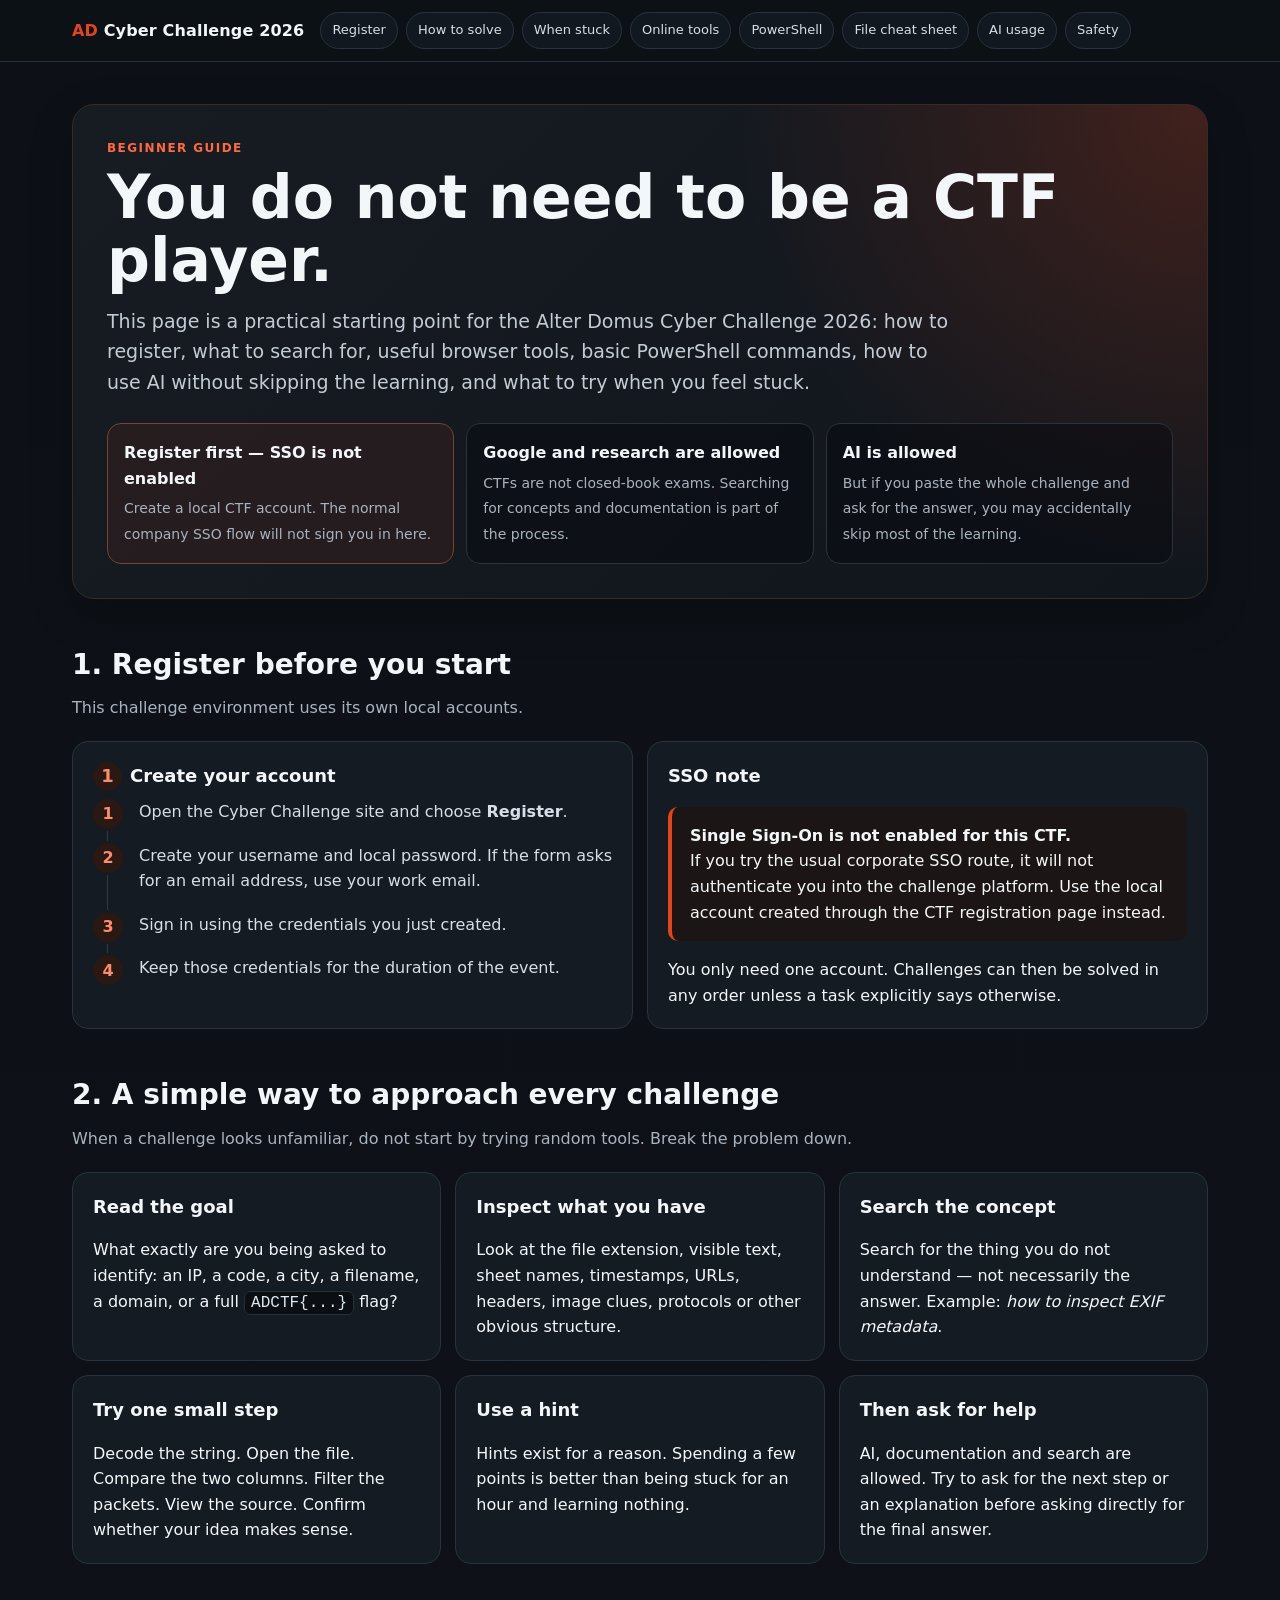
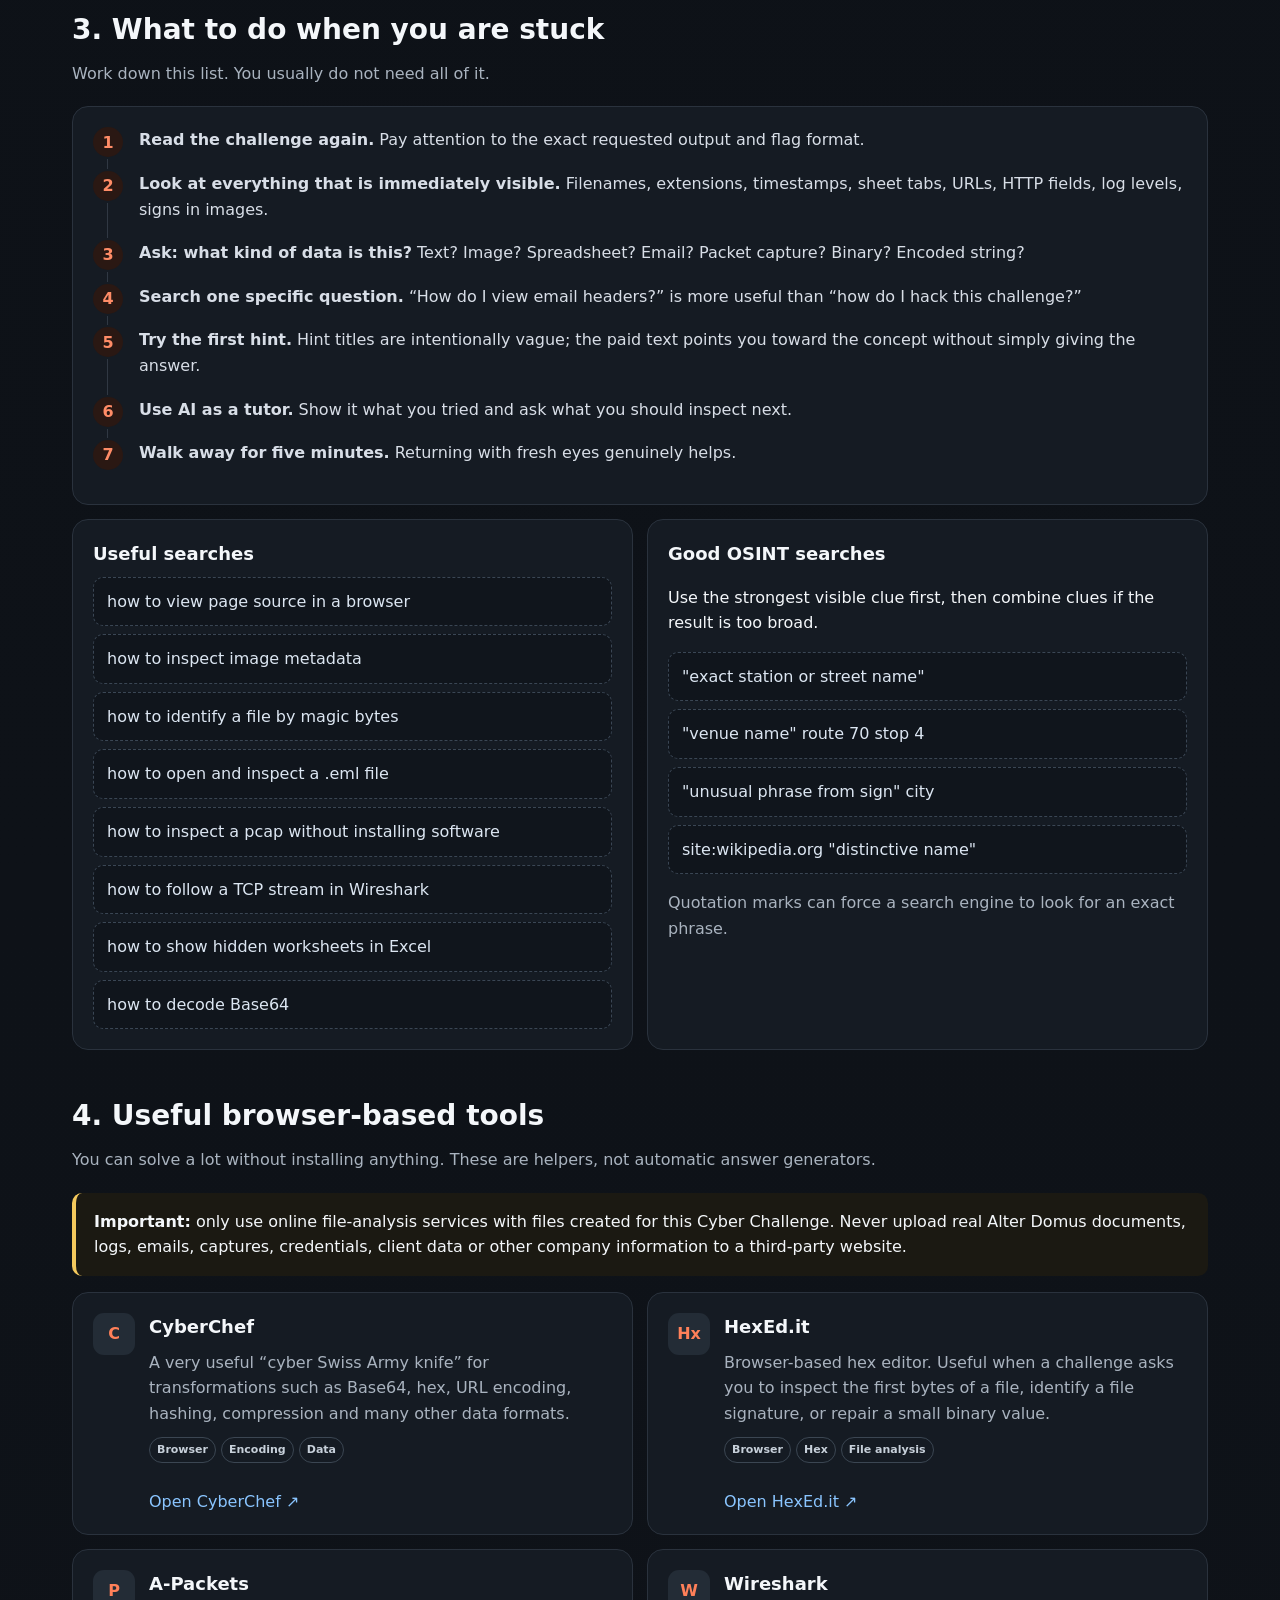
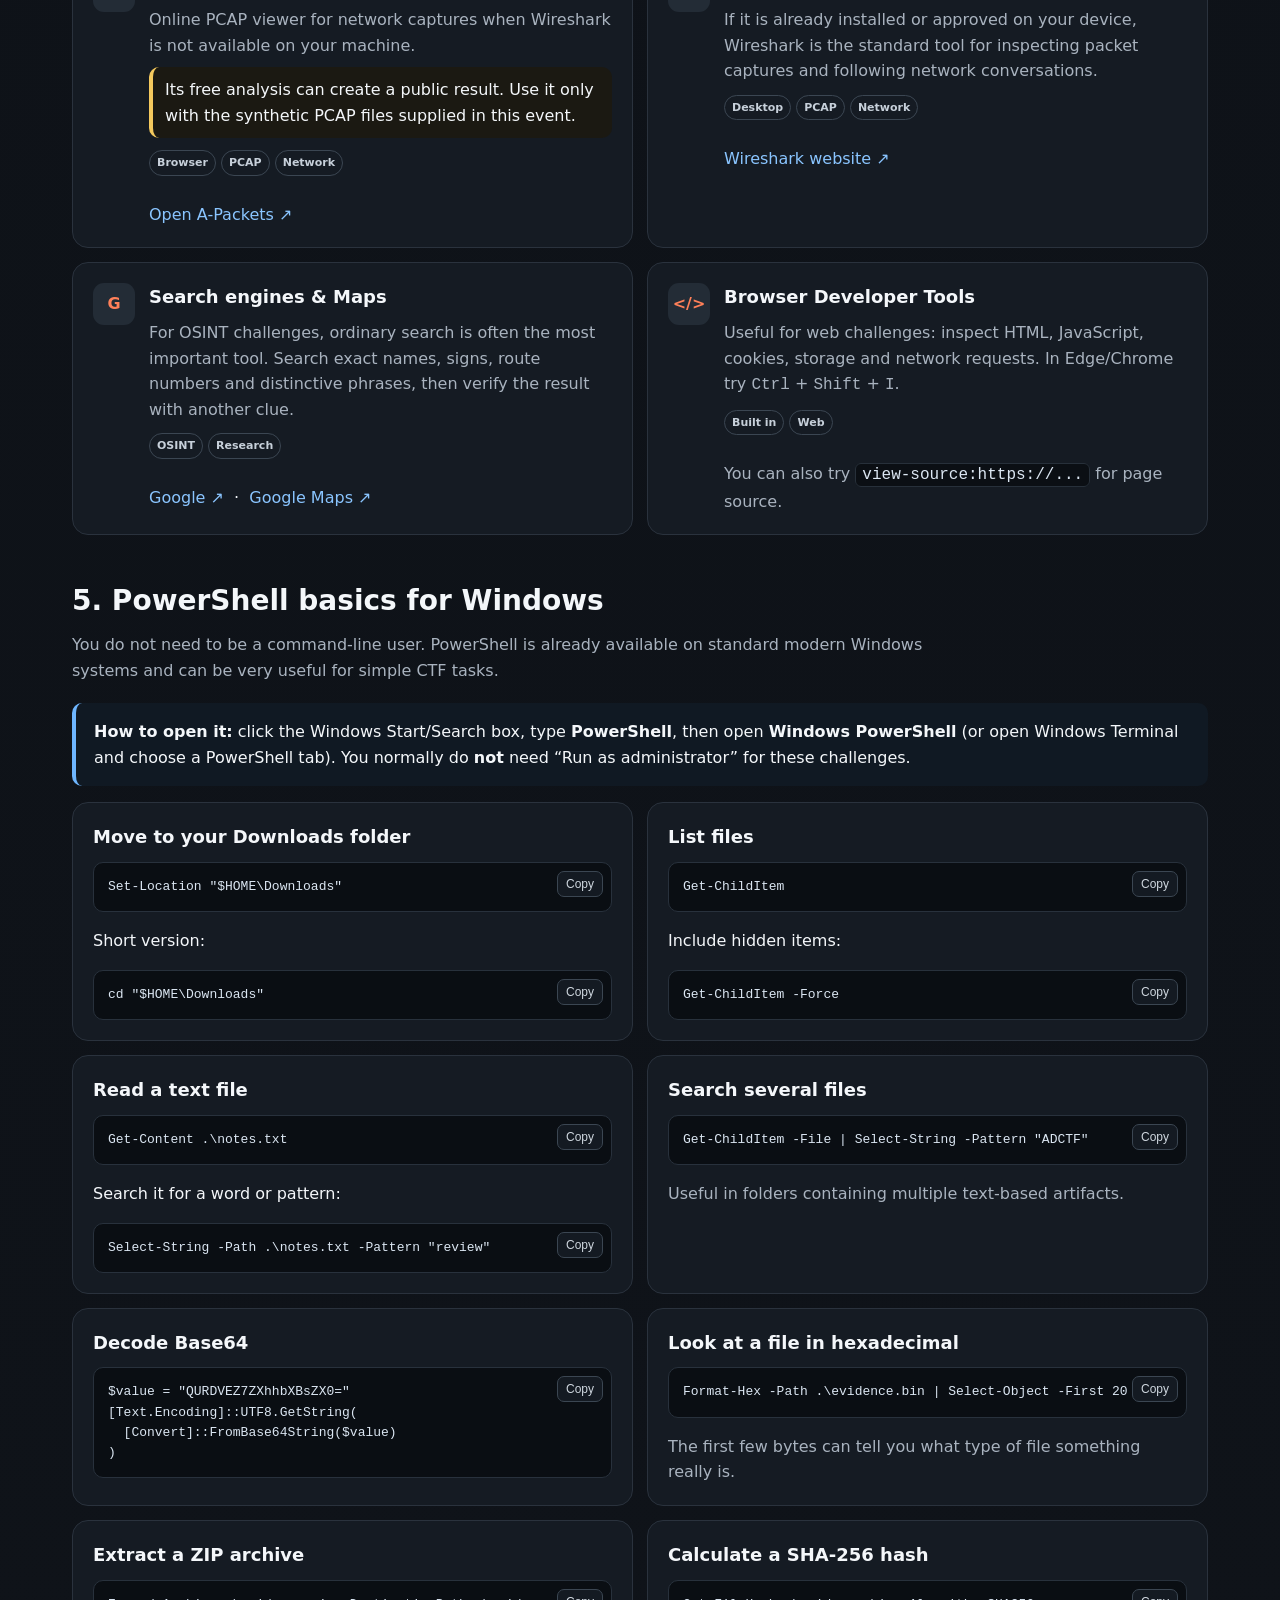
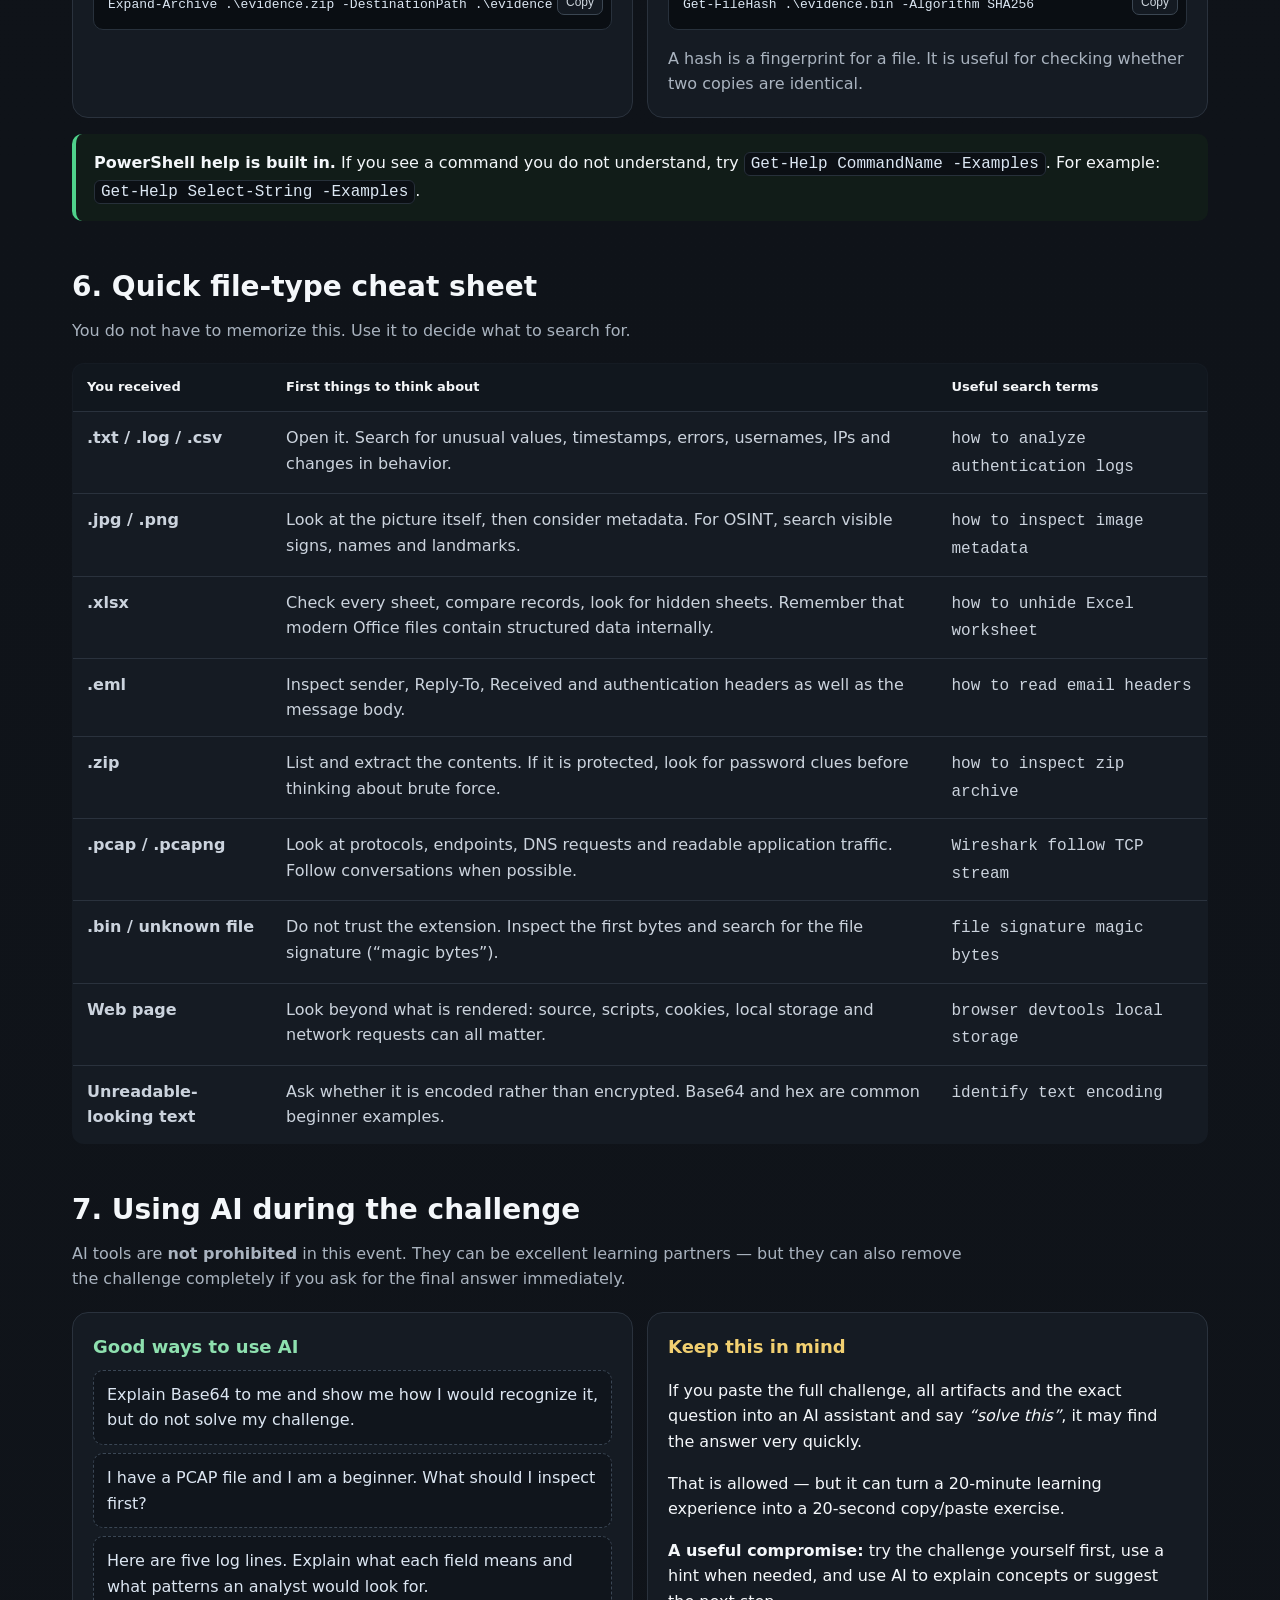
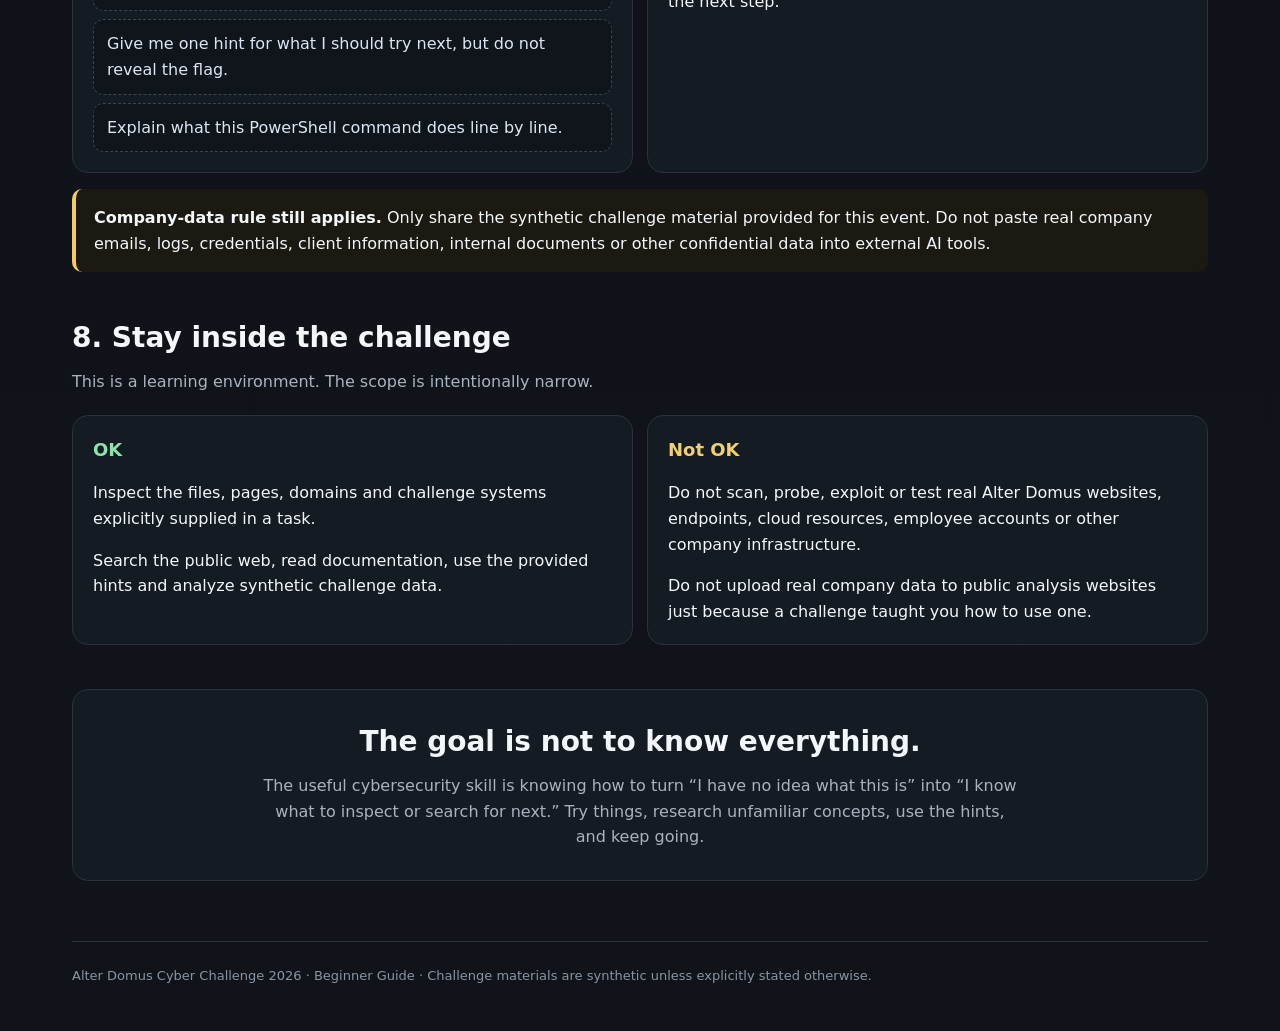
==== docs/beginner-guide/index.html @ 91a7dc79 "Add beginner guide for Cyber Challenge 2026" ====
<!doctype html>
<html lang="en">
<head>
  <meta charset="utf-8">
  <meta name="viewport" content="width=device-width, initial-scale=1">
  <meta name="description" content="Beginner guide for the Alter Domus Cyber Challenge 2026: registration, CTF basics, online tools, PowerShell, AI usage and what to do when stuck.">
  <title>Beginner Guide — Alter Domus Cyber Challenge 2026</title>
  <style>
    :root{
      --bg:#0d1117;--panel:#151b23;--panel2:#10151c;--line:#2a323d;
      --text:#f4f7fa;--muted:#a9b3bf;--orange:#e74315;--orange2:#ff6a3d;
      --green:#4fd18b;--yellow:#f4c95d;--blue:#6eb6ff;--code:#0a0e13;
      --radius:16px;--shadow:0 16px 40px rgba(0,0,0,.25)
    }
    *{box-sizing:border-box}
    html{scroll-behavior:smooth}
    body{margin:0;background:linear-gradient(180deg,#0d1117 0%,#10141a 100%);color:var(--text);
      font:16px/1.6 Inter,ui-sans-serif,system-ui,-apple-system,BlinkMacSystemFont,"Segoe UI",Arial,sans-serif}
    a{color:#8ac5ff;text-decoration:none}
    a:hover{text-decoration:underline}
    .topbar{position:sticky;top:0;z-index:20;background:rgba(13,17,23,.94);backdrop-filter:blur(12px);
      border-bottom:1px solid var(--line)}
    .topbar-inner{max-width:1180px;margin:auto;padding:12px 22px;display:flex;align-items:center;gap:16px}
    .brand{font-weight:800;letter-spacing:.01em;white-space:nowrap}
    .brand b{color:var(--orange)}
    nav{display:flex;gap:8px;overflow:auto;scrollbar-width:none}
    nav a{color:#d7dde5;border:1px solid var(--line);background:#121820;padding:7px 11px;border-radius:999px;
      font-size:13px;white-space:nowrap;text-decoration:none}
    nav a:hover{border-color:#586474;background:#18202a}
    .wrap{max-width:1180px;margin:auto;padding:42px 22px 80px}
    .hero{padding:34px;border:1px solid #3a2a25;border-radius:22px;
      background:radial-gradient(circle at top right,rgba(231,67,21,.22),transparent 38%),
      linear-gradient(135deg,#171b22,#11161d);box-shadow:var(--shadow)}
    .eyebrow{color:var(--orange2);font-weight:800;text-transform:uppercase;letter-spacing:.12em;font-size:12px}
    h1{font-size:clamp(34px,5vw,60px);line-height:1.05;margin:8px 0 14px}
    .lead{font-size:19px;color:#c3ccd6;max-width:850px;margin:0}
    .hero-cards{display:grid;grid-template-columns:repeat(3,1fr);gap:12px;margin-top:26px}
    .hero-card{background:rgba(5,8,12,.45);border:1px solid var(--line);border-radius:14px;padding:16px}
    .hero-card strong{display:block;margin-bottom:4px}
    .hero-card span{color:var(--muted);font-size:14px}
    .hero-card.alert{border-color:#74442f;background:rgba(231,67,21,.08)}
    section{margin-top:44px;scroll-margin-top:80px}
    h2{font-size:28px;margin:0 0 8px}
    h3{font-size:18px;margin:0 0 8px}
    .section-intro{color:var(--muted);max-width:900px;margin:0 0 20px}
    .grid{display:grid;grid-template-columns:repeat(2,1fr);gap:14px}
    .grid.three{grid-template-columns:repeat(3,1fr)}
    .card{background:var(--panel);border:1px solid var(--line);border-radius:var(--radius);padding:20px}
    .card p:last-child{margin-bottom:0}
    .num{display:inline-grid;place-items:center;width:29px;height:29px;border-radius:50%;background:#2a1813;
      color:#ff8c67;font-weight:800;margin-right:8px}
    .callout{border-left:4px solid var(--orange);background:#1b1615;padding:16px 18px;border-radius:10px;margin:16px 0}
    .callout.yellow{border-color:var(--yellow);background:#1b1912}
    .callout.green{border-color:var(--green);background:#111c18}
    .callout.blue{border-color:var(--blue);background:#101923}
    .steps{counter-reset:s;list-style:none;padding:0;margin:0}
    .steps li{counter-increment:s;position:relative;padding:0 0 18px 46px;color:#d8dee7}
    .steps li:before{content:counter(s);position:absolute;left:0;top:0;width:30px;height:30px;border-radius:50%;
      display:grid;place-items:center;background:#2a1813;color:#ff8c67;font-weight:800}
    .steps li:not(:last-child):after{content:"";position:absolute;left:14px;top:32px;bottom:2px;width:1px;background:#303843}
    code,kbd{font-family:"Cascadia Code","SFMono-Regular",Consolas,monospace}
    code.inline{background:#0b0f14;border:1px solid #27303a;padding:2px 6px;border-radius:6px;color:#dce7f3}
    pre{margin:10px 0 0;background:var(--code);border:1px solid #28313c;border-radius:10px;padding:14px;overflow:auto;
      color:#dbe6f2;font-size:13px;line-height:1.55}
    .cmd{position:relative}
    .copy{position:absolute;right:9px;top:9px;border:1px solid #3b4652;background:#141a22;color:#cfd7df;
      border-radius:7px;padding:5px 8px;font-size:12px;cursor:pointer}
    .copy:hover{background:#202833}
    .tool{display:flex;gap:14px;align-items:flex-start}
    .tool-icon{width:42px;height:42px;border-radius:11px;background:#232c36;display:grid;place-items:center;
      flex:0 0 auto;font-weight:900;color:#ff8059}
    .tool p{color:var(--muted);margin:5px 0 9px}
    .pill{display:inline-block;font-size:11px;font-weight:700;padding:3px 7px;border:1px solid #3b4652;border-radius:999px;
      color:#c7d0da;margin-right:5px}
    .query{background:#10151c;border:1px dashed #3a4654;border-radius:10px;padding:11px 13px;margin-top:8px;color:#dce6f2}
    table{width:100%;border-collapse:collapse;background:var(--panel);border:1px solid var(--line);border-radius:12px;overflow:hidden}
    th,td{text-align:left;padding:13px 14px;border-bottom:1px solid var(--line);vertical-align:top}
    th{background:#11171e;color:#f4f6f8;font-size:13px}
    td{color:#cbd3dd}
    tr:last-child td{border-bottom:0}
    .safe{color:#8ee0af}.warn{color:#f2d071}
    .footer{margin-top:60px;padding-top:24px;border-top:1px solid var(--line);color:#8995a4;font-size:13px}
    @media(max-width:850px){
      .hero-cards,.grid,.grid.three{grid-template-columns:1fr}
      .topbar-inner{align-items:flex-start;flex-direction:column}
      .wrap{padding-top:28px}
      table{font-size:14px}
    }
  </style>
</head>
<body>
  <div class="topbar">
    <div class="topbar-inner">
      <div class="brand"><b>AD</b> Cyber Challenge 2026</div>
      <nav aria-label="Guide sections">
        <a href="#register">Register</a>
        <a href="#approach">How to solve</a>
        <a href="#stuck">When stuck</a>
        <a href="#tools">Online tools</a>
        <a href="#powershell">PowerShell</a>
        <a href="#files">File cheat sheet</a>
        <a href="#ai">AI usage</a>
        <a href="#safety">Safety</a>
      </nav>
    </div>
  </div>

  <main class="wrap">
    <header class="hero">
      <div class="eyebrow">Beginner Guide</div>
      <h1>You do not need to be a CTF player.</h1>
      <p class="lead">
        This page is a practical starting point for the Alter Domus Cyber Challenge 2026:
        how to register, what to search for, useful browser tools, basic PowerShell commands,
        how to use AI without skipping the learning, and what to try when you feel stuck.
      </p>
      <div class="hero-cards">
        <div class="hero-card alert">
          <strong>Register first — SSO is not enabled</strong>
          <span>Create a local CTF account. The normal company SSO flow will not sign you in here.</span>
        </div>
        <div class="hero-card">
          <strong>Google and research are allowed</strong>
          <span>CTFs are not closed-book exams. Searching for concepts and documentation is part of the process.</span>
        </div>
        <div class="hero-card">
          <strong>AI is allowed</strong>
          <span>But if you paste the whole challenge and ask for the answer, you may accidentally skip most of the learning.</span>
        </div>
      </div>
    </header>

    <section id="register">
      <h2>1. Register before you start</h2>
      <p class="section-intro">This challenge environment uses its own local accounts.</p>
      <div class="grid">
        <div class="card">
          <h3><span class="num">1</span>Create your account</h3>
          <ol class="steps">
            <li>Open the Cyber Challenge site and choose <strong>Register</strong>.</li>
            <li>Create your username and local password. If the form asks for an email address, use your work email.</li>
            <li>Sign in using the credentials you just created.</li>
            <li>Keep those credentials for the duration of the event.</li>
          </ol>
        </div>
        <div class="card">
          <h3>SSO note</h3>
          <div class="callout">
            <strong>Single Sign-On is not enabled for this CTF.</strong><br>
            If you try the usual corporate SSO route, it will not authenticate you into the challenge platform.
            Use the local account created through the CTF registration page instead.
          </div>
          <p>You only need one account. Challenges can then be solved in any order unless a task explicitly says otherwise.</p>
        </div>
      </div>
    </section>

    <section id="approach">
      <h2>2. A simple way to approach every challenge</h2>
      <p class="section-intro">When a challenge looks unfamiliar, do not start by trying random tools. Break the problem down.</p>
      <div class="grid three">
        <div class="card"><h3>Read the goal</h3><p>What exactly are you being asked to identify: an IP, a code, a city, a filename, a domain, or a full <code class="inline">ADCTF{...}</code> flag?</p></div>
        <div class="card"><h3>Inspect what you have</h3><p>Look at the file extension, visible text, sheet names, timestamps, URLs, headers, image clues, protocols or other obvious structure.</p></div>
        <div class="card"><h3>Search the concept</h3><p>Search for the thing you do not understand — not necessarily the answer. Example: <em>how to inspect EXIF metadata</em>.</p></div>
        <div class="card"><h3>Try one small step</h3><p>Decode the string. Open the file. Compare the two columns. Filter the packets. View the source. Confirm whether your idea makes sense.</p></div>
        <div class="card"><h3>Use a hint</h3><p>Hints exist for a reason. Spending a few points is better than being stuck for an hour and learning nothing.</p></div>
        <div class="card"><h3>Then ask for help</h3><p>AI, documentation and search are allowed. Try to ask for the next step or an explanation before asking directly for the final answer.</p></div>
      </div>
    </section>

    <section id="stuck">
      <h2>3. What to do when you are stuck</h2>
      <p class="section-intro">Work down this list. You usually do not need all of it.</p>
      <div class="card">
        <ol class="steps">
          <li><strong>Read the challenge again.</strong> Pay attention to the exact requested output and flag format.</li>
          <li><strong>Look at everything that is immediately visible.</strong> Filenames, extensions, timestamps, sheet tabs, URLs, HTTP fields, log levels, signs in images.</li>
          <li><strong>Ask: what kind of data is this?</strong> Text? Image? Spreadsheet? Email? Packet capture? Binary? Encoded string?</li>
          <li><strong>Search one specific question.</strong> “How do I view email headers?” is more useful than “how do I hack this challenge?”</li>
          <li><strong>Try the first hint.</strong> Hint titles are intentionally vague; the paid text points you toward the concept without simply giving the answer.</li>
          <li><strong>Use AI as a tutor.</strong> Show it what you tried and ask what you should inspect next.</li>
          <li><strong>Walk away for five minutes.</strong> Returning with fresh eyes genuinely helps.</li>
        </ol>
      </div>

      <div class="grid" style="margin-top:14px">
        <div class="card">
          <h3>Useful searches</h3>
          <div class="query">how to view page source in a browser</div>
          <div class="query">how to inspect image metadata</div>
          <div class="query">how to identify a file by magic bytes</div>
          <div class="query">how to open and inspect a .eml file</div>
          <div class="query">how to inspect a pcap without installing software</div>
          <div class="query">how to follow a TCP stream in Wireshark</div>
          <div class="query">how to show hidden worksheets in Excel</div>
          <div class="query">how to decode Base64</div>
        </div>
        <div class="card">
          <h3>Good OSINT searches</h3>
          <p>Use the strongest visible clue first, then combine clues if the result is too broad.</p>
          <div class="query">"exact station or street name"</div>
          <div class="query">"venue name" route 70 stop 4</div>
          <div class="query">"unusual phrase from sign" city</div>
          <div class="query">site:wikipedia.org "distinctive name"</div>
          <p style="color:var(--muted)">Quotation marks can force a search engine to look for an exact phrase.</p>
        </div>
      </div>
    </section>

    <section id="tools">
      <h2>4. Useful browser-based tools</h2>
      <p class="section-intro">You can solve a lot without installing anything. These are helpers, not automatic answer generators.</p>

      <div class="callout yellow">
        <strong>Important:</strong> only use online file-analysis services with files created for this Cyber Challenge.
        Never upload real Alter Domus documents, logs, emails, captures, credentials, client data or other company information
        to a third-party website.
      </div>

      <div class="grid">
        <div class="card tool">
          <div class="tool-icon">C</div>
          <div>
            <h3>CyberChef</h3>
            <p>A very useful “cyber Swiss Army knife” for transformations such as Base64, hex, URL encoding, hashing, compression and many other data formats.</p>
            <span class="pill">Browser</span><span class="pill">Encoding</span><span class="pill">Data</span><br><br>
            <a href="https://gchq.github.io/CyberChef/" target="_blank" rel="noopener">Open CyberChef ↗</a>
          </div>
        </div>

        <div class="card tool">
          <div class="tool-icon">Hx</div>
          <div>
            <h3>HexEd.it</h3>
            <p>Browser-based hex editor. Useful when a challenge asks you to inspect the first bytes of a file, identify a file signature, or repair a small binary value.</p>
            <span class="pill">Browser</span><span class="pill">Hex</span><span class="pill">File analysis</span><br><br>
            <a href="https://hexed.it/" target="_blank" rel="noopener">Open HexEd.it ↗</a>
          </div>
        </div>

        <div class="card tool">
          <div class="tool-icon">P</div>
          <div>
            <h3>A-Packets</h3>
            <p>Online PCAP viewer for network captures when Wireshark is not available on your machine.</p>
            <div class="callout yellow" style="margin:8px 0 10px;padding:10px 12px">
              Its free analysis can create a public result. Use it only with the synthetic PCAP files supplied in this event.
            </div>
            <span class="pill">Browser</span><span class="pill">PCAP</span><span class="pill">Network</span><br><br>
            <a href="https://apackets.com/" target="_blank" rel="noopener">Open A-Packets ↗</a>
          </div>
        </div>

        <div class="card tool">
          <div class="tool-icon">W</div>
          <div>
            <h3>Wireshark</h3>
            <p>If it is already installed or approved on your device, Wireshark is the standard tool for inspecting packet captures and following network conversations.</p>
            <span class="pill">Desktop</span><span class="pill">PCAP</span><span class="pill">Network</span><br><br>
            <a href="https://www.wireshark.org/download.html" target="_blank" rel="noopener">Wireshark website ↗</a>
          </div>
        </div>

        <div class="card tool">
          <div class="tool-icon">G</div>
          <div>
            <h3>Search engines & Maps</h3>
            <p>For OSINT challenges, ordinary search is often the most important tool. Search exact names, signs, route numbers and distinctive phrases, then verify the result with another clue.</p>
            <span class="pill">OSINT</span><span class="pill">Research</span><br><br>
            <a href="https://www.google.com/" target="_blank" rel="noopener">Google ↗</a> &nbsp;·&nbsp;
            <a href="https://www.google.com/maps" target="_blank" rel="noopener">Google Maps ↗</a>
          </div>
        </div>

        <div class="card tool">
          <div class="tool-icon">&lt;/&gt;</div>
          <div>
            <h3>Browser Developer Tools</h3>
            <p>Useful for web challenges: inspect HTML, JavaScript, cookies, storage and network requests. In Edge/Chrome try <kbd>Ctrl</kbd> + <kbd>Shift</kbd> + <kbd>I</kbd>.</p>
            <span class="pill">Built in</span><span class="pill">Web</span><br><br>
            <span style="color:var(--muted)">You can also try <code class="inline">view-source:https://...</code> for page source.</span>
          </div>
        </div>
      </div>
    </section>

    <section id="powershell">
      <h2>5. PowerShell basics for Windows</h2>
      <p class="section-intro">
        You do not need to be a command-line user. PowerShell is already available on standard modern Windows systems and can be very useful for simple CTF tasks.
      </p>

      <div class="callout blue">
        <strong>How to open it:</strong> click the Windows Start/Search box, type <strong>PowerShell</strong>, then open
        <strong>Windows PowerShell</strong> (or open Windows Terminal and choose a PowerShell tab).
        You normally do <strong>not</strong> need “Run as administrator” for these challenges.
      </div>

      <div class="grid">
        <div class="card">
          <h3>Move to your Downloads folder</h3>
          <div class="cmd"><button class="copy">Copy</button><pre>Set-Location "$HOME\Downloads"</pre></div>
          <p>Short version:</p>
          <div class="cmd"><button class="copy">Copy</button><pre>cd "$HOME\Downloads"</pre></div>
        </div>

        <div class="card">
          <h3>List files</h3>
          <div class="cmd"><button class="copy">Copy</button><pre>Get-ChildItem</pre></div>
          <p>Include hidden items:</p>
          <div class="cmd"><button class="copy">Copy</button><pre>Get-ChildItem -Force</pre></div>
        </div>

        <div class="card">
          <h3>Read a text file</h3>
          <div class="cmd"><button class="copy">Copy</button><pre>Get-Content .\notes.txt</pre></div>
          <p>Search it for a word or pattern:</p>
          <div class="cmd"><button class="copy">Copy</button><pre>Select-String -Path .\notes.txt -Pattern "review"</pre></div>
        </div>

        <div class="card">
          <h3>Search several files</h3>
          <div class="cmd"><button class="copy">Copy</button><pre>Get-ChildItem -File | Select-String -Pattern "ADCTF"</pre></div>
          <p style="color:var(--muted)">Useful in folders containing multiple text-based artifacts.</p>
        </div>

        <div class="card">
          <h3>Decode Base64</h3>
          <div class="cmd"><button class="copy">Copy</button><pre>$value = "QURDVEZ7ZXhhbXBsZX0="
[Text.Encoding]::UTF8.GetString(
  [Convert]::FromBase64String($value)
)</pre></div>
        </div>

        <div class="card">
          <h3>Look at a file in hexadecimal</h3>
          <div class="cmd"><button class="copy">Copy</button><pre>Format-Hex -Path .\evidence.bin | Select-Object -First 20</pre></div>
          <p style="color:var(--muted)">The first few bytes can tell you what type of file something really is.</p>
        </div>

        <div class="card">
          <h3>Extract a ZIP archive</h3>
          <div class="cmd"><button class="copy">Copy</button><pre>Expand-Archive .\evidence.zip -DestinationPath .\evidence</pre></div>
        </div>

        <div class="card">
          <h3>Calculate a SHA-256 hash</h3>
          <div class="cmd"><button class="copy">Copy</button><pre>Get-FileHash .\evidence.bin -Algorithm SHA256</pre></div>
          <p style="color:var(--muted)">A hash is a fingerprint for a file. It is useful for checking whether two copies are identical.</p>
        </div>
      </div>

      <div class="callout green">
        <strong>PowerShell help is built in.</strong> If you see a command you do not understand, try
        <code class="inline">Get-Help CommandName -Examples</code>. For example:
        <code class="inline">Get-Help Select-String -Examples</code>.
      </div>
    </section>

    <section id="files">
      <h2>6. Quick file-type cheat sheet</h2>
      <p class="section-intro">You do not have to memorize this. Use it to decide what to search for.</p>
      <table>
        <thead><tr><th>You received</th><th>First things to think about</th><th>Useful search terms</th></tr></thead>
        <tbody>
          <tr><td><strong>.txt / .log / .csv</strong></td><td>Open it. Search for unusual values, timestamps, errors, usernames, IPs and changes in behavior.</td><td><code>how to analyze authentication logs</code></td></tr>
          <tr><td><strong>.jpg / .png</strong></td><td>Look at the picture itself, then consider metadata. For OSINT, search visible signs, names and landmarks.</td><td><code>how to inspect image metadata</code></td></tr>
          <tr><td><strong>.xlsx</strong></td><td>Check every sheet, compare records, look for hidden sheets. Remember that modern Office files contain structured data internally.</td><td><code>how to unhide Excel worksheet</code></td></tr>
          <tr><td><strong>.eml</strong></td><td>Inspect sender, Reply-To, Received and authentication headers as well as the message body.</td><td><code>how to read email headers</code></td></tr>
          <tr><td><strong>.zip</strong></td><td>List and extract the contents. If it is protected, look for password clues before thinking about brute force.</td><td><code>how to inspect zip archive</code></td></tr>
          <tr><td><strong>.pcap / .pcapng</strong></td><td>Look at protocols, endpoints, DNS requests and readable application traffic. Follow conversations when possible.</td><td><code>Wireshark follow TCP stream</code></td></tr>
          <tr><td><strong>.bin / unknown file</strong></td><td>Do not trust the extension. Inspect the first bytes and search for the file signature (“magic bytes”).</td><td><code>file signature magic bytes</code></td></tr>
          <tr><td><strong>Web page</strong></td><td>Look beyond what is rendered: source, scripts, cookies, local storage and network requests can all matter.</td><td><code>browser devtools local storage</code></td></tr>
          <tr><td><strong>Unreadable-looking text</strong></td><td>Ask whether it is encoded rather than encrypted. Base64 and hex are common beginner examples.</td><td><code>identify text encoding</code></td></tr>
        </tbody>
      </table>
    </section>

    <section id="ai">
      <h2>7. Using AI during the challenge</h2>
      <p class="section-intro">
        AI tools are <strong>not prohibited</strong> in this event. They can be excellent learning partners — but they can also remove the challenge completely if you ask for the final answer immediately.
      </p>

      <div class="grid">
        <div class="card">
          <h3 class="safe">Good ways to use AI</h3>
          <div class="query">Explain Base64 to me and show me how I would recognize it, but do not solve my challenge.</div>
          <div class="query">I have a PCAP file and I am a beginner. What should I inspect first?</div>
          <div class="query">Here are five log lines. Explain what each field means and what patterns an analyst would look for.</div>
          <div class="query">Give me one hint for what I should try next, but do not reveal the flag.</div>
          <div class="query">Explain what this PowerShell command does line by line.</div>
        </div>

        <div class="card">
          <h3 class="warn">Keep this in mind</h3>
          <p>If you paste the full challenge, all artifacts and the exact question into an AI assistant and say <em>“solve this”</em>, it may find the answer very quickly.</p>
          <p>That is allowed — but it can turn a 20-minute learning experience into a 20-second copy/paste exercise.</p>
          <p><strong>A useful compromise:</strong> try the challenge yourself first, use a hint when needed, and use AI to explain concepts or suggest the next step.</p>
        </div>
      </div>

      <div class="callout yellow">
        <strong>Company-data rule still applies.</strong> Only share the synthetic challenge material provided for this event.
        Do not paste real company emails, logs, credentials, client information, internal documents or other confidential data into external AI tools.
      </div>
    </section>

    <section id="safety">
      <h2>8. Stay inside the challenge</h2>
      <p class="section-intro">This is a learning environment. The scope is intentionally narrow.</p>
      <div class="grid">
        <div class="card">
          <h3 class="safe">OK</h3>
          <p>Inspect the files, pages, domains and challenge systems explicitly supplied in a task.</p>
          <p>Search the public web, read documentation, use the provided hints and analyze synthetic challenge data.</p>
        </div>
        <div class="card">
          <h3 class="warn">Not OK</h3>
          <p>Do not scan, probe, exploit or test real Alter Domus websites, endpoints, cloud resources, employee accounts or other company infrastructure.</p>
          <p>Do not upload real company data to public analysis websites just because a challenge taught you how to use one.</p>
        </div>
      </div>
    </section>

    <section>
      <div class="card" style="text-align:center;padding:30px">
        <h2 style="margin-bottom:8px">The goal is not to know everything.</h2>
        <p style="color:var(--muted);max-width:760px;margin:0 auto">
          The useful cybersecurity skill is knowing how to turn “I have no idea what this is” into
          “I know what to inspect or search for next.” Try things, research unfamiliar concepts,
          use the hints, and keep going.
        </p>
      </div>
    </section>

    <div class="footer">
      Alter Domus Cyber Challenge 2026 · Beginner Guide · Challenge materials are synthetic unless explicitly stated otherwise.
    </div>
  </main>

  <script>
    document.querySelectorAll('.copy').forEach(btn => {
      btn.addEventListener('click', async () => {
        const pre = btn.parentElement.querySelector('pre');
        try {
          await navigator.clipboard.writeText(pre.innerText);
          const old = btn.textContent;
          btn.textContent = 'Copied';
          setTimeout(() => btn.textContent = old, 1200);
        } catch (_) {
          btn.textContent = 'Select text';
        }
      });
    });
  </script>
</body>
</html>
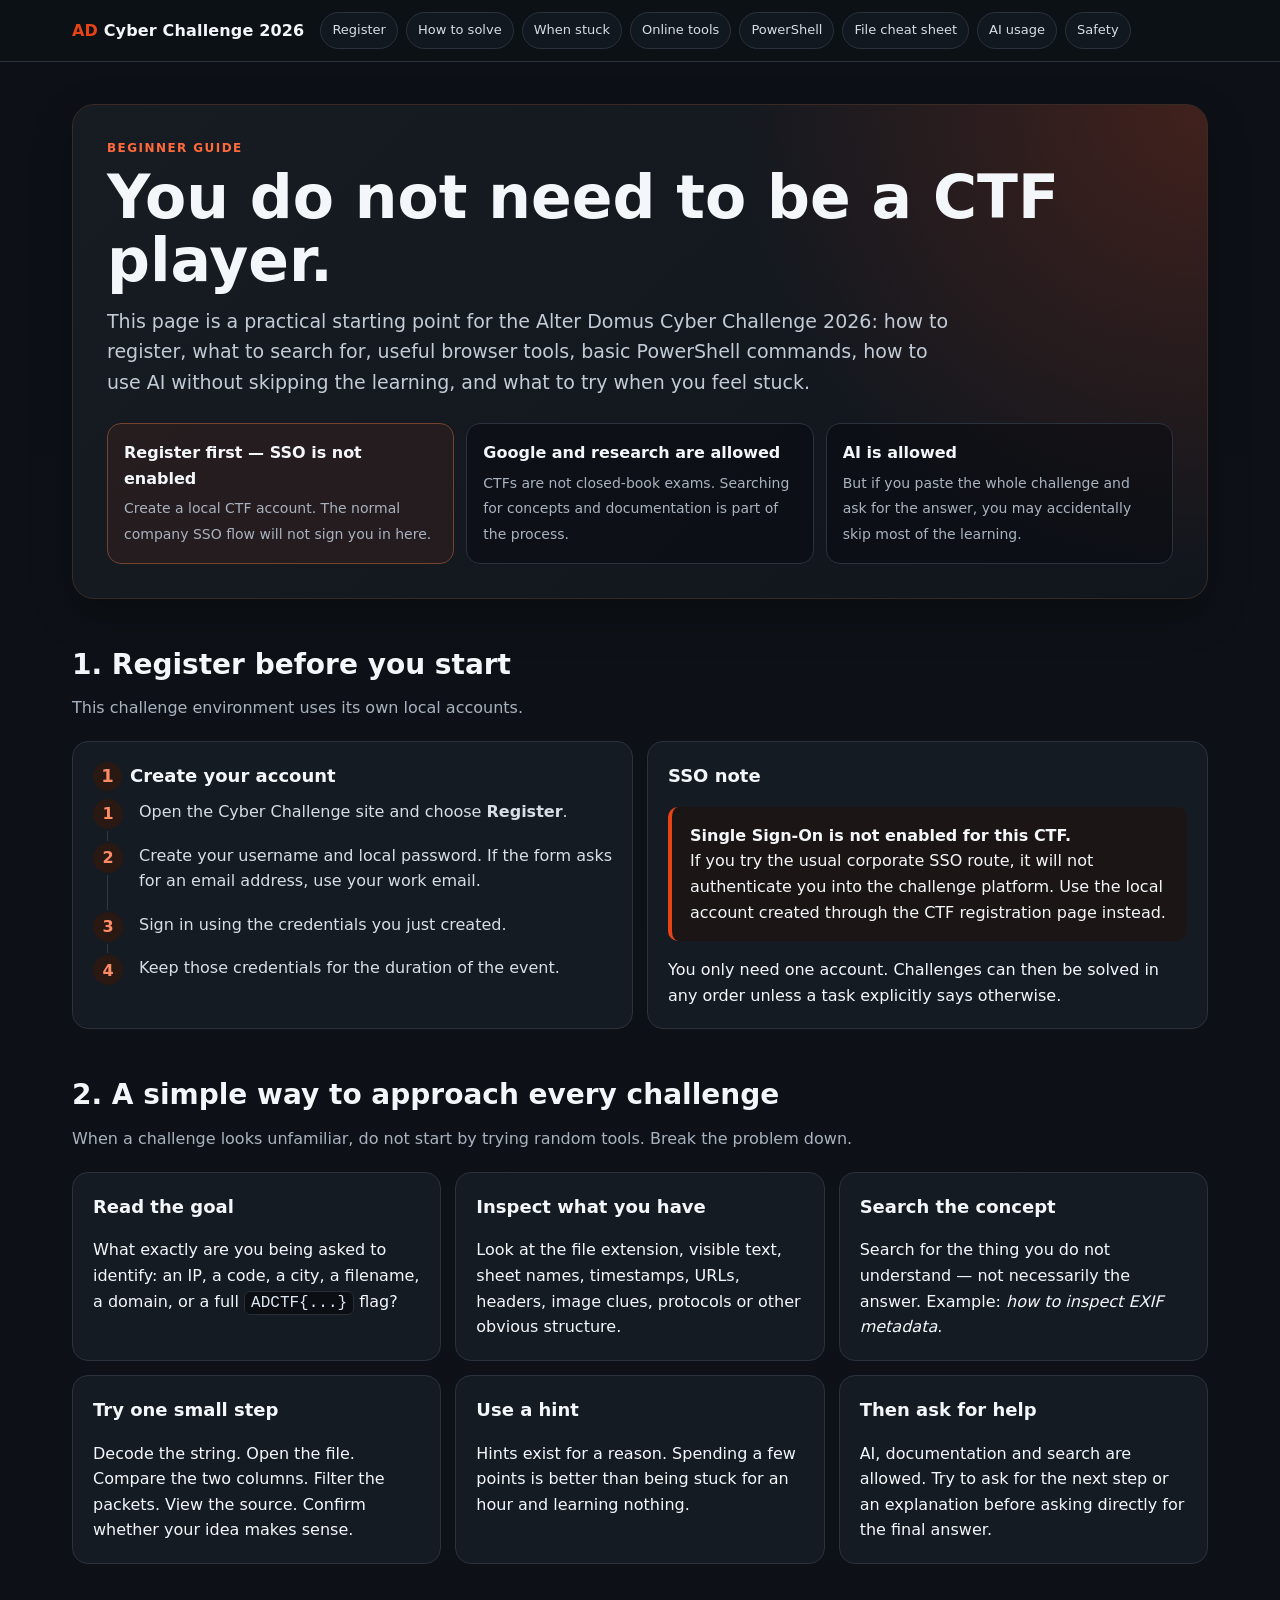
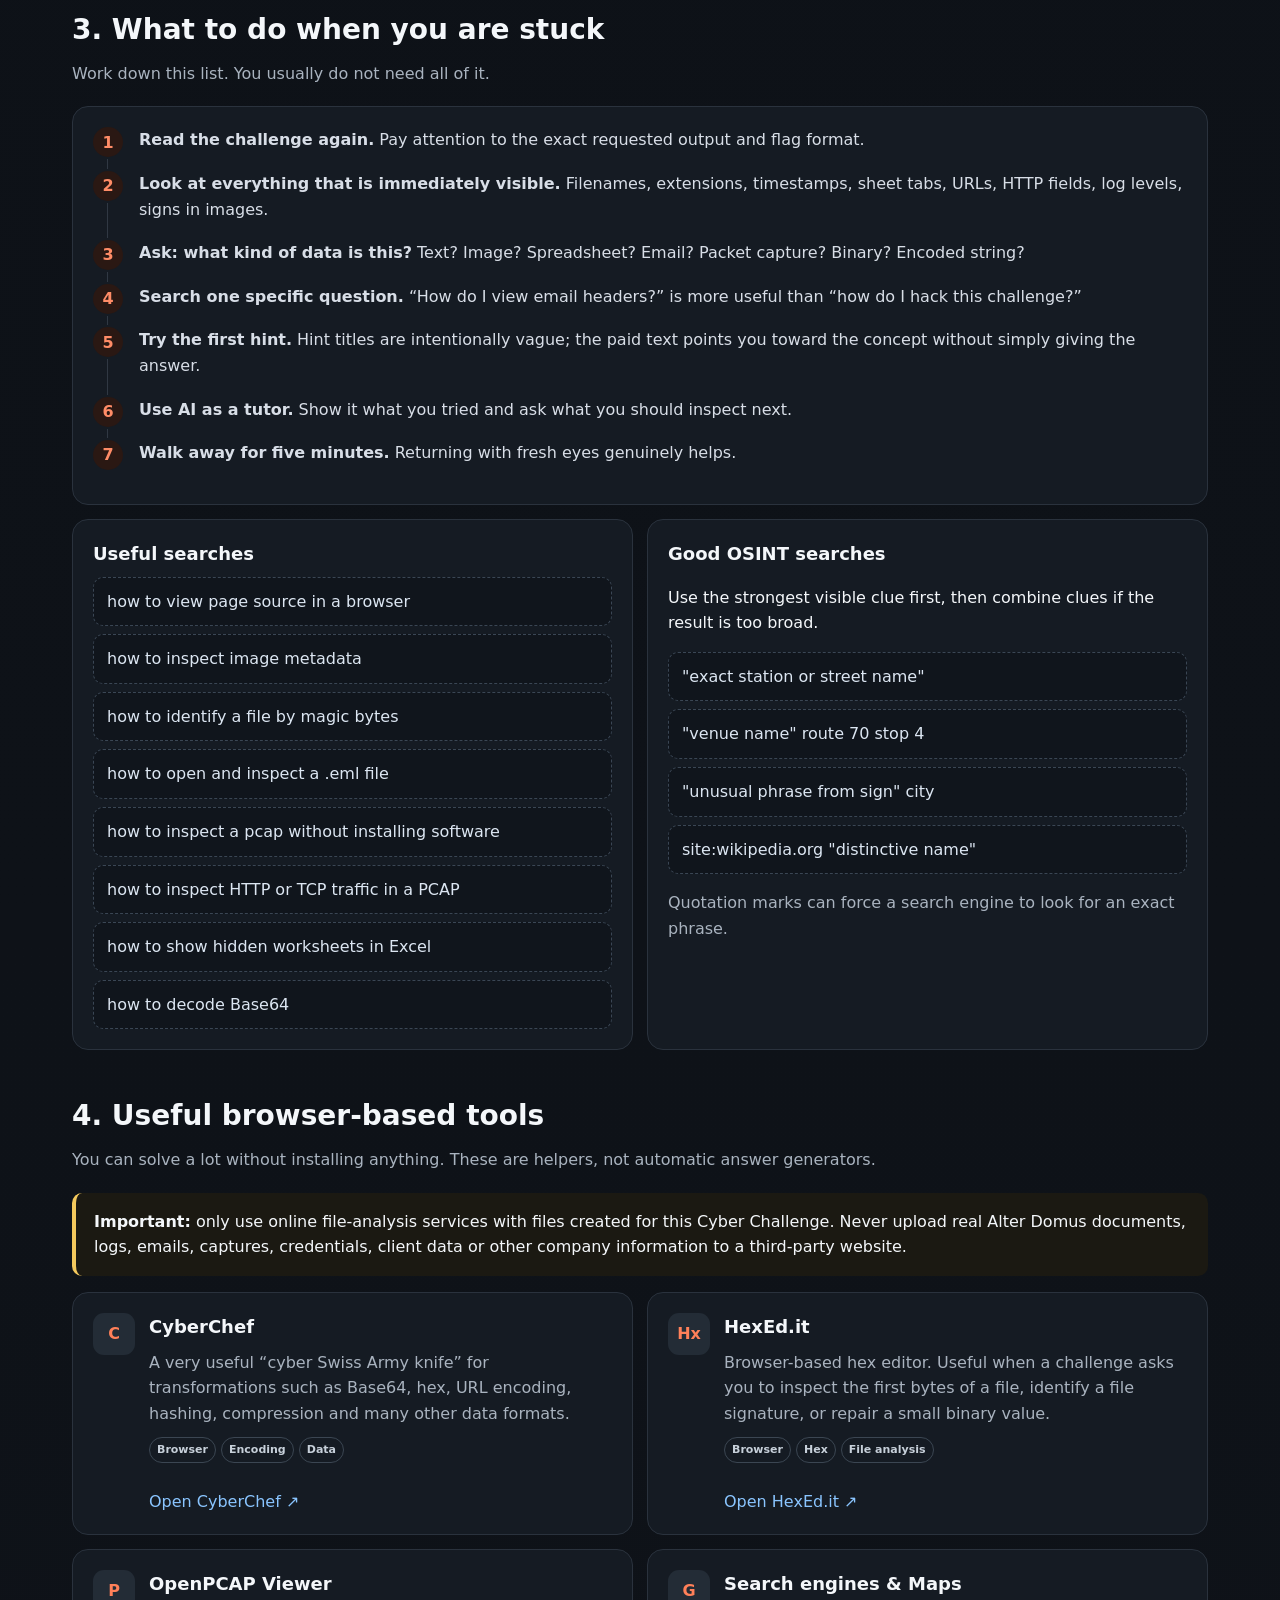
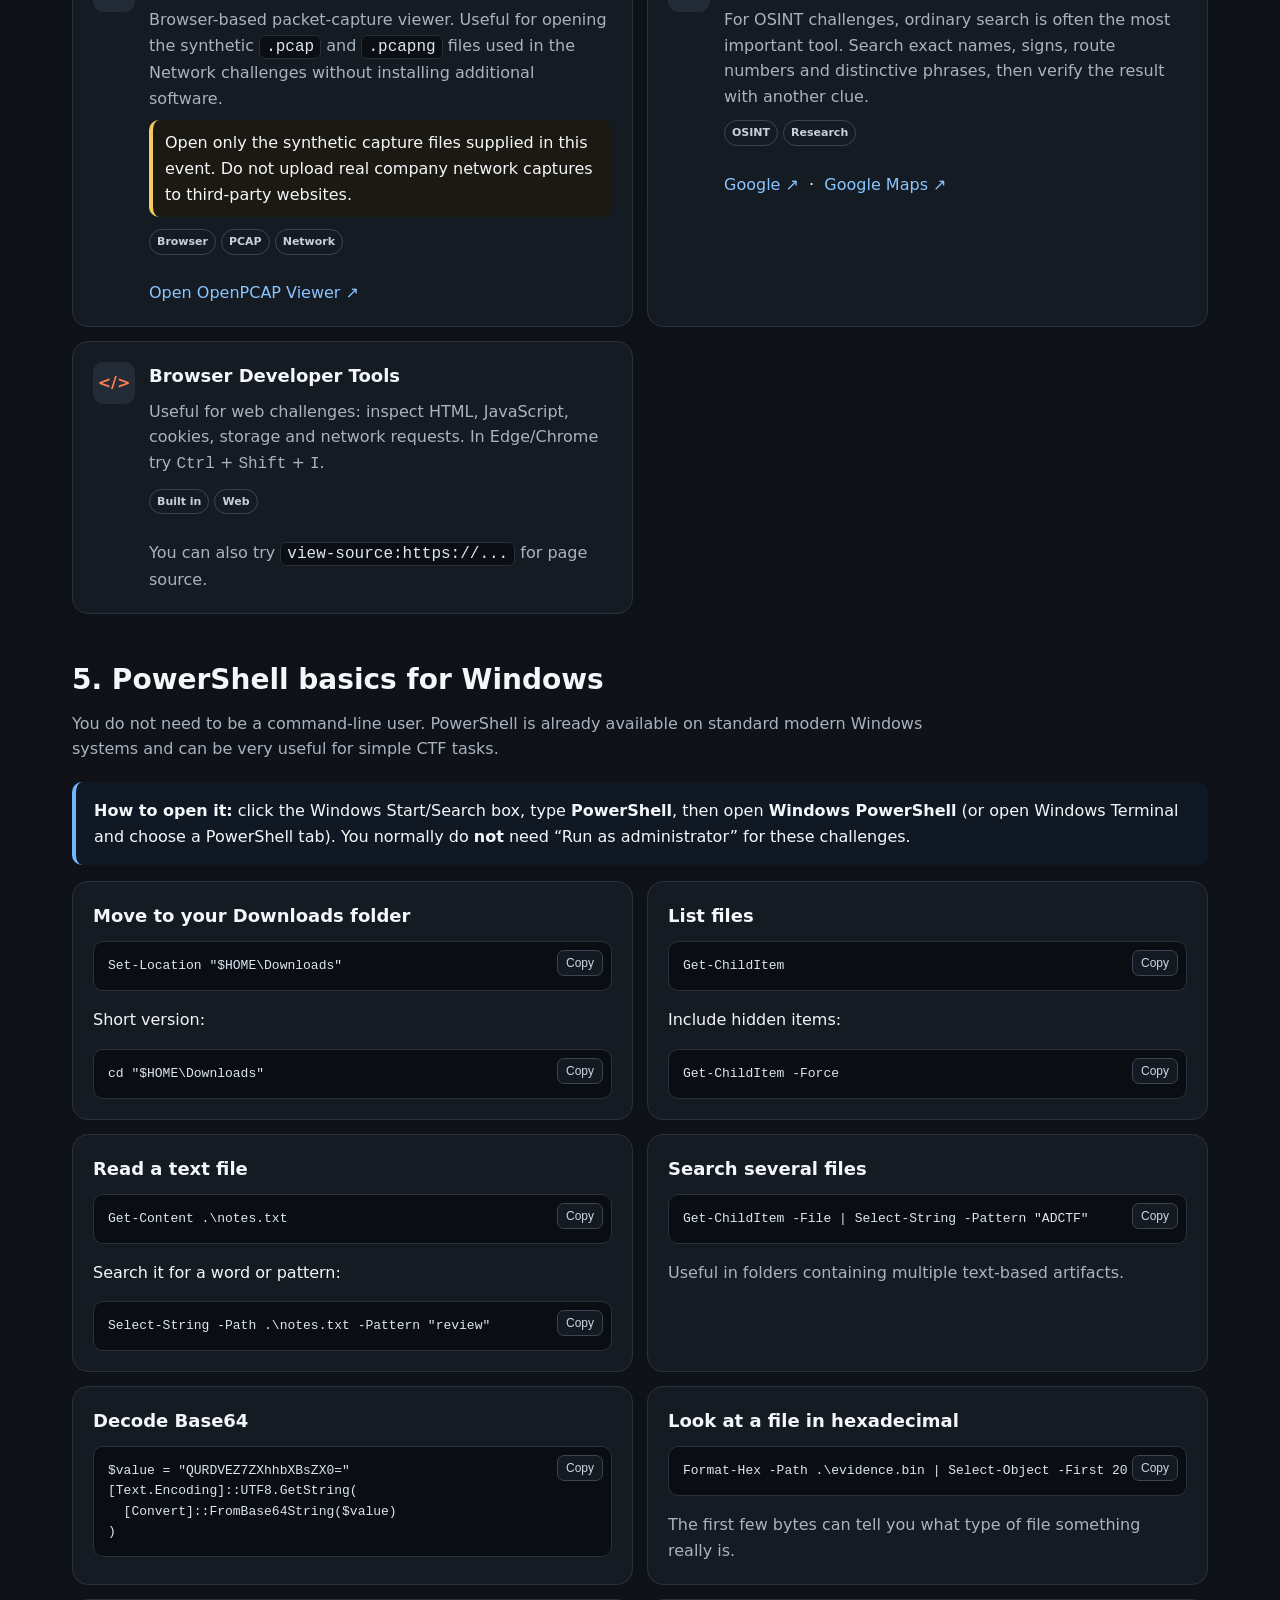
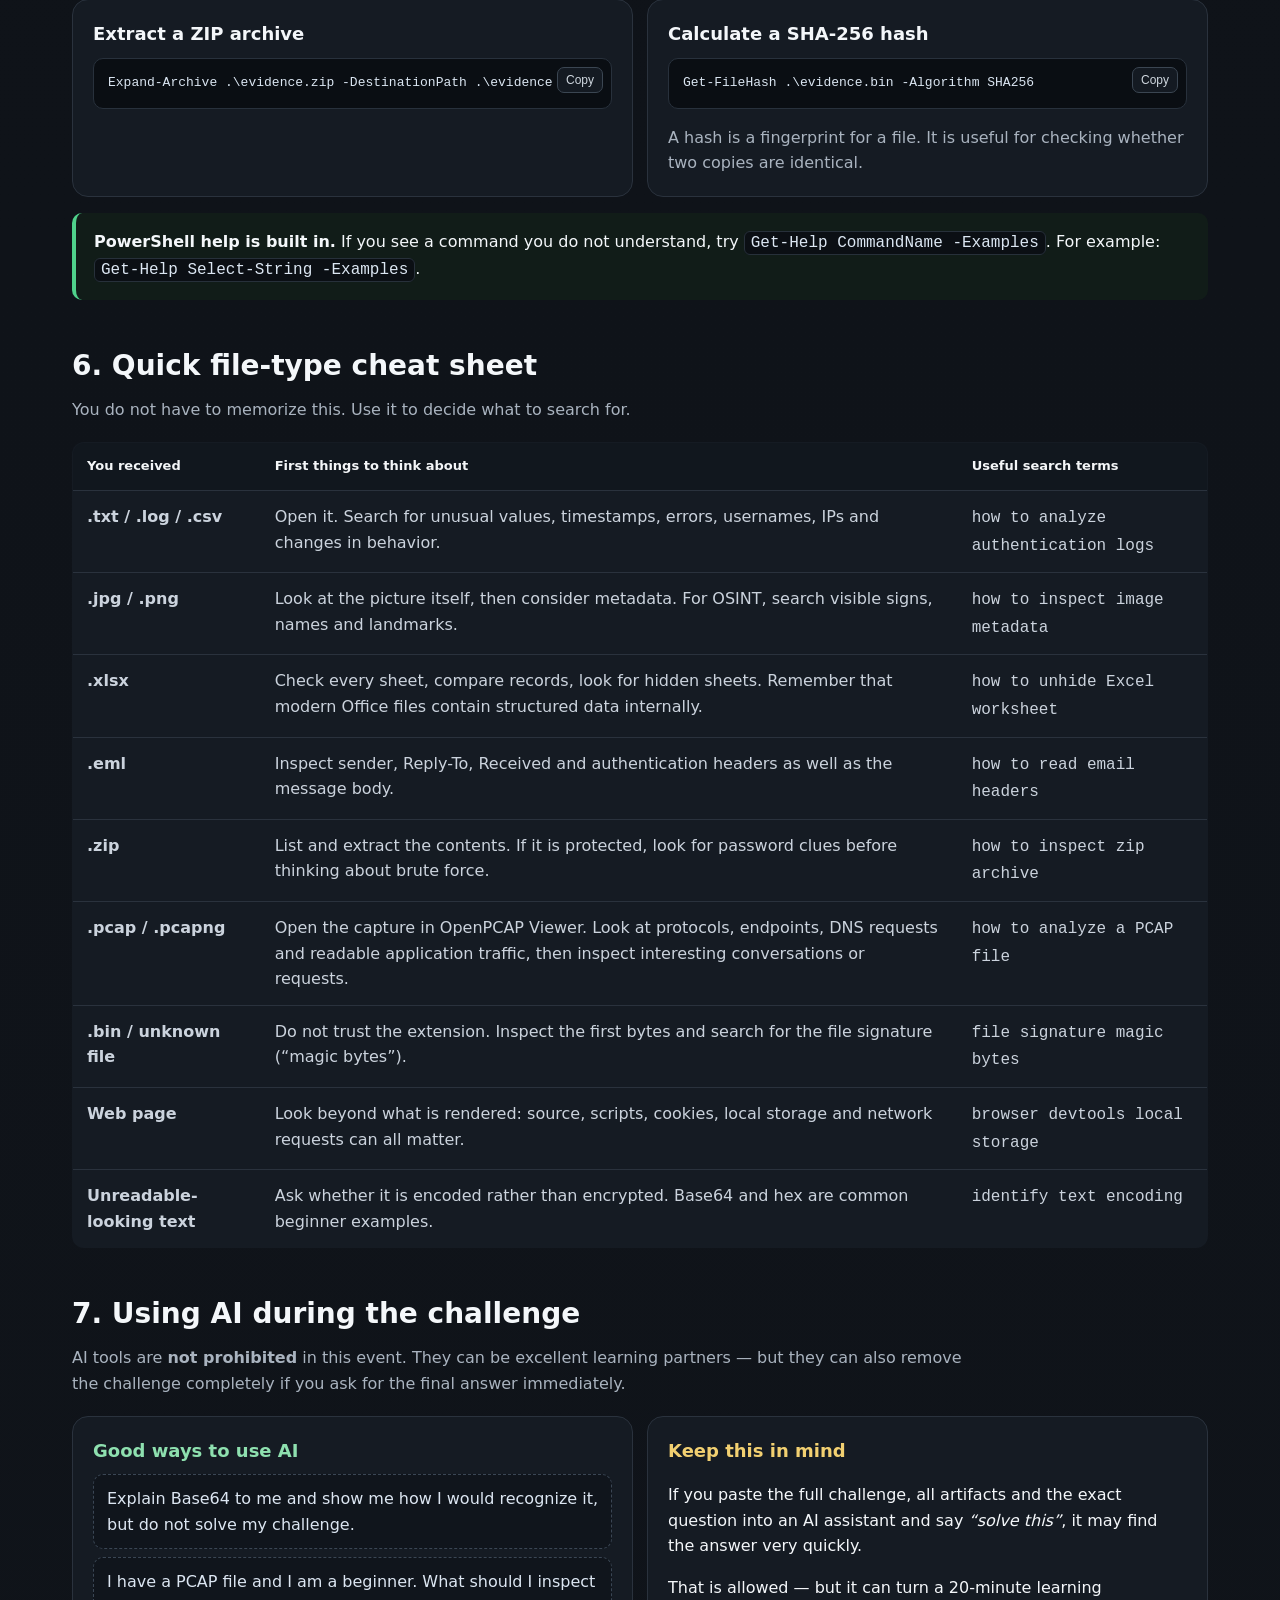
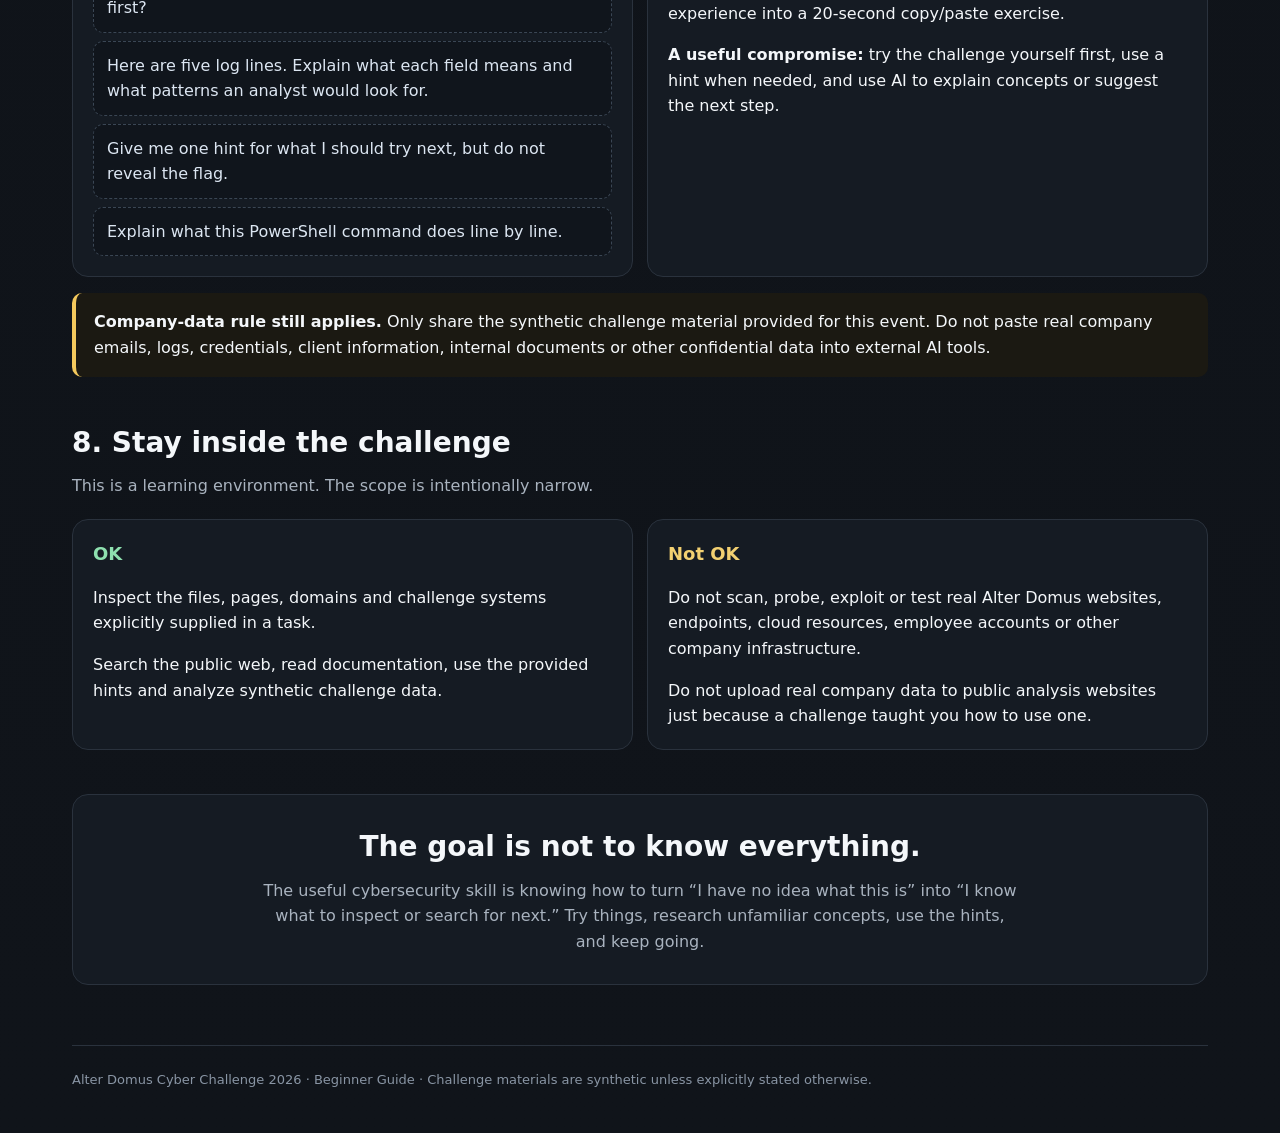
==== commit 30ded9b8: "Use OpenPCAP Viewer in beginner guide" ====
--- a/docs/beginner-guide/index.html
+++ b/docs/beginner-guide/index.html
@@ -191,7 +191,7 @@
           <div class="query">how to identify a file by magic bytes</div>
           <div class="query">how to open and inspect a .eml file</div>
           <div class="query">how to inspect a pcap without installing software</div>
-          <div class="query">how to follow a TCP stream in Wireshark</div>
+          <div class="query">how to inspect HTTP or TCP traffic in a PCAP</div>
           <div class="query">how to show hidden worksheets in Excel</div>
           <div class="query">how to decode Base64</div>
         </div>
@@ -241,23 +241,13 @@
         <div class="card tool">
           <div class="tool-icon">P</div>
           <div>
-            <h3>A-Packets</h3>
-            <p>Online PCAP viewer for network captures when Wireshark is not available on your machine.</p>
+            <h3>OpenPCAP Viewer</h3>
+            <p>Browser-based packet-capture viewer. Useful for opening the synthetic <code class="inline">.pcap</code> and <code class="inline">.pcapng</code> files used in the Network challenges without installing additional software.</p>
             <div class="callout yellow" style="margin:8px 0 10px;padding:10px 12px">
-              Its free analysis can create a public result. Use it only with the synthetic PCAP files supplied in this event.
+              Open only the synthetic capture files supplied in this event. Do not upload real company network captures to third-party websites.
             </div>
             <span class="pill">Browser</span><span class="pill">PCAP</span><span class="pill">Network</span><br><br>
-            <a href="https://apackets.com/" target="_blank" rel="noopener">Open A-Packets ↗</a>
-          </div>
-        </div>
-
-        <div class="card tool">
-          <div class="tool-icon">W</div>
-          <div>
-            <h3>Wireshark</h3>
-            <p>If it is already installed or approved on your device, Wireshark is the standard tool for inspecting packet captures and following network conversations.</p>
-            <span class="pill">Desktop</span><span class="pill">PCAP</span><span class="pill">Network</span><br><br>
-            <a href="https://www.wireshark.org/download.html" target="_blank" rel="noopener">Wireshark website ↗</a>
+            <a href="https://www.openpcap.com/viewer/" target="_blank" rel="noopener">Open OpenPCAP Viewer ↗</a>
           </div>
         </div>
 
@@ -368,7 +358,7 @@
           <tr><td><strong>.xlsx</strong></td><td>Check every sheet, compare records, look for hidden sheets. Remember that modern Office files contain structured data internally.</td><td><code>how to unhide Excel worksheet</code></td></tr>
           <tr><td><strong>.eml</strong></td><td>Inspect sender, Reply-To, Received and authentication headers as well as the message body.</td><td><code>how to read email headers</code></td></tr>
           <tr><td><strong>.zip</strong></td><td>List and extract the contents. If it is protected, look for password clues before thinking about brute force.</td><td><code>how to inspect zip archive</code></td></tr>
-          <tr><td><strong>.pcap / .pcapng</strong></td><td>Look at protocols, endpoints, DNS requests and readable application traffic. Follow conversations when possible.</td><td><code>Wireshark follow TCP stream</code></td></tr>
+          <tr><td><strong>.pcap / .pcapng</strong></td><td>Open the capture in OpenPCAP Viewer. Look at protocols, endpoints, DNS requests and readable application traffic, then inspect interesting conversations or requests.</td><td><code>how to analyze a PCAP file</code></td></tr>
           <tr><td><strong>.bin / unknown file</strong></td><td>Do not trust the extension. Inspect the first bytes and search for the file signature (“magic bytes”).</td><td><code>file signature magic bytes</code></td></tr>
           <tr><td><strong>Web page</strong></td><td>Look beyond what is rendered: source, scripts, cookies, local storage and network requests can all matter.</td><td><code>browser devtools local storage</code></td></tr>
           <tr><td><strong>Unreadable-looking text</strong></td><td>Ask whether it is encoded rather than encrypted. Base64 and hex are common beginner examples.</td><td><code>identify text encoding</code></td></tr>
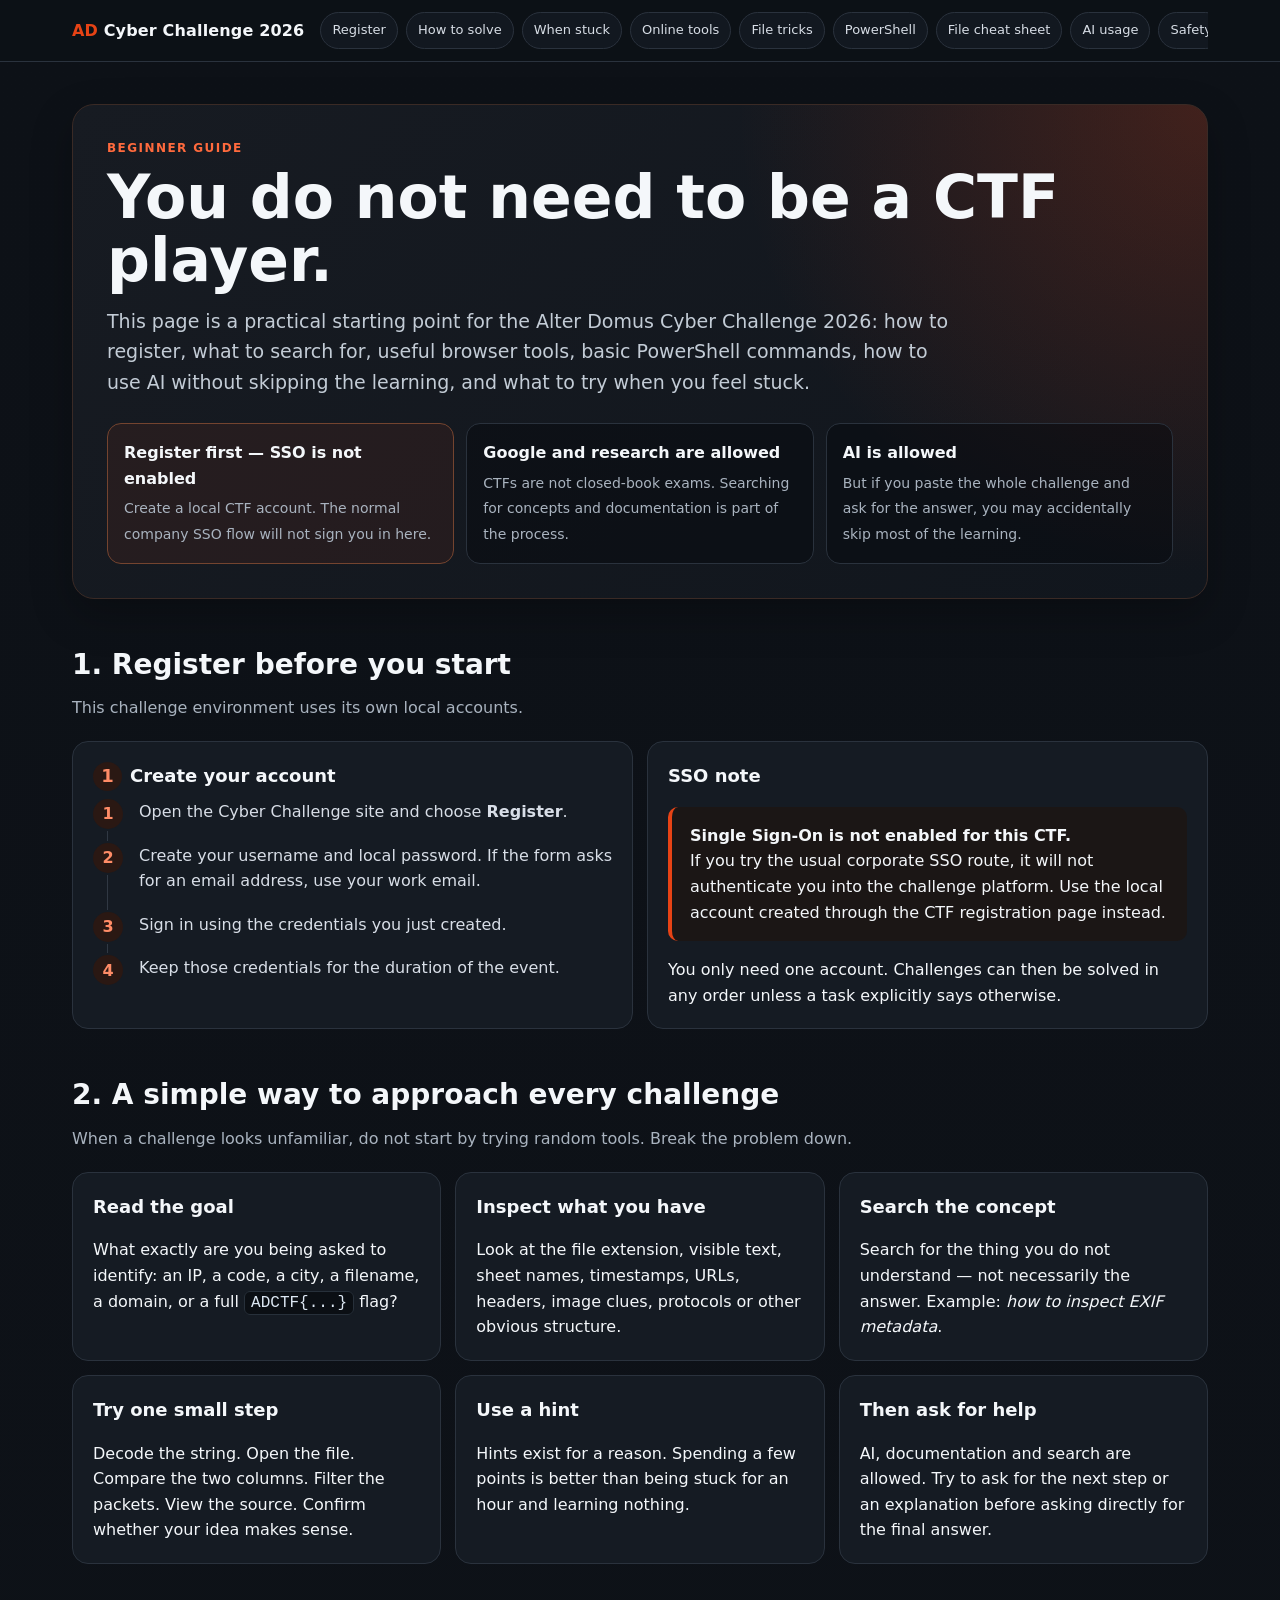
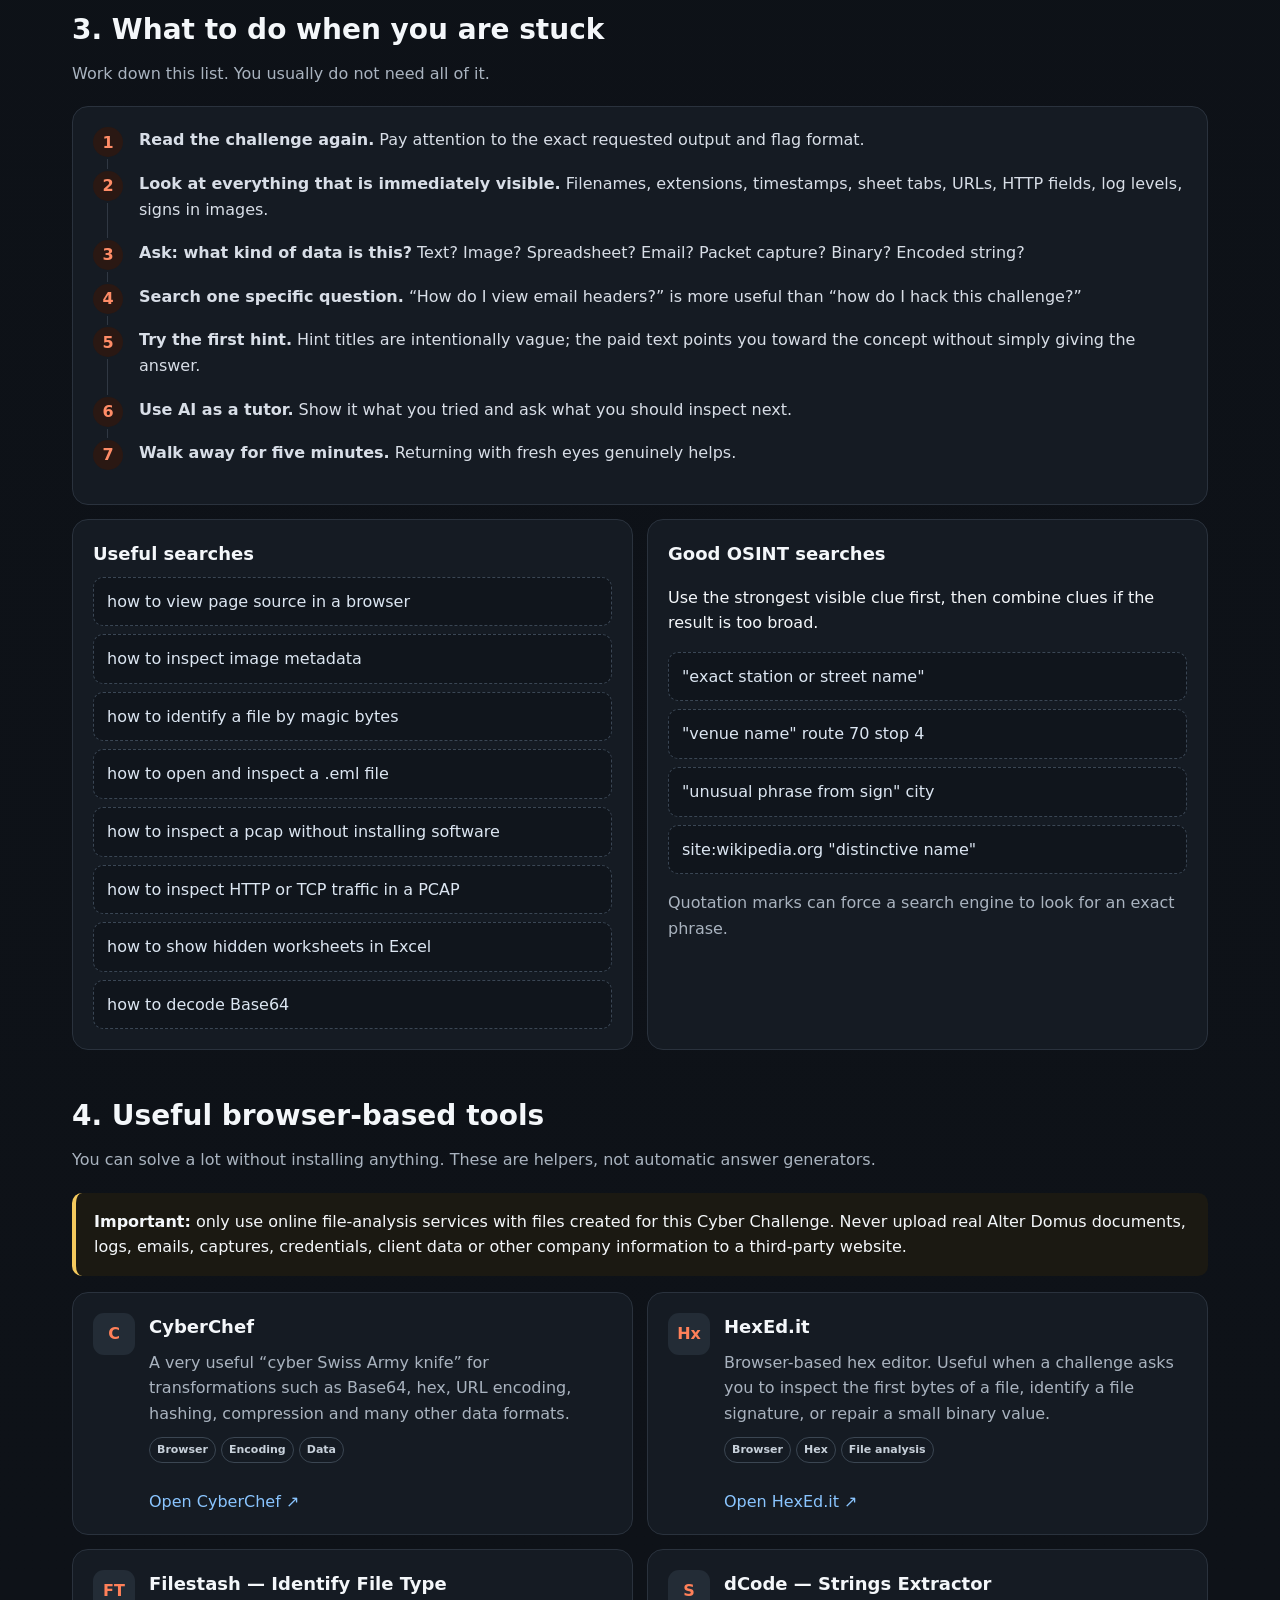
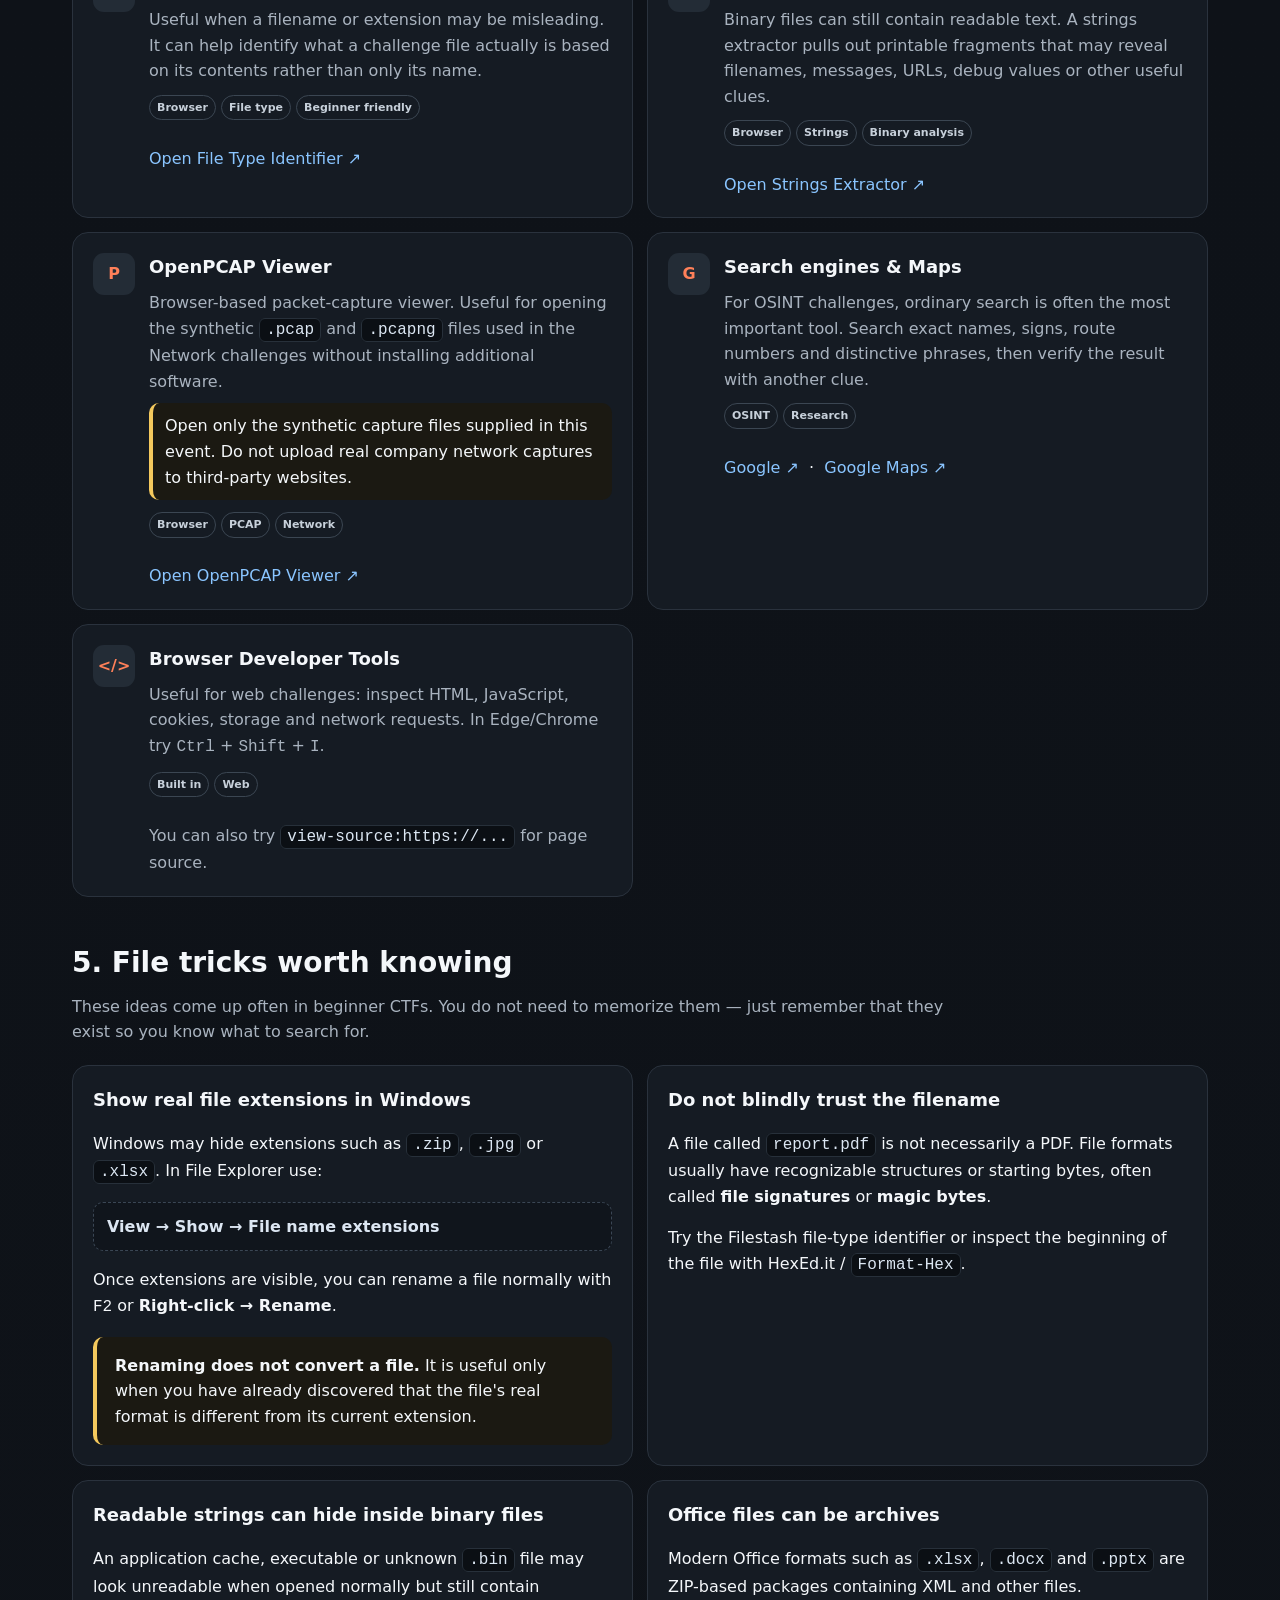
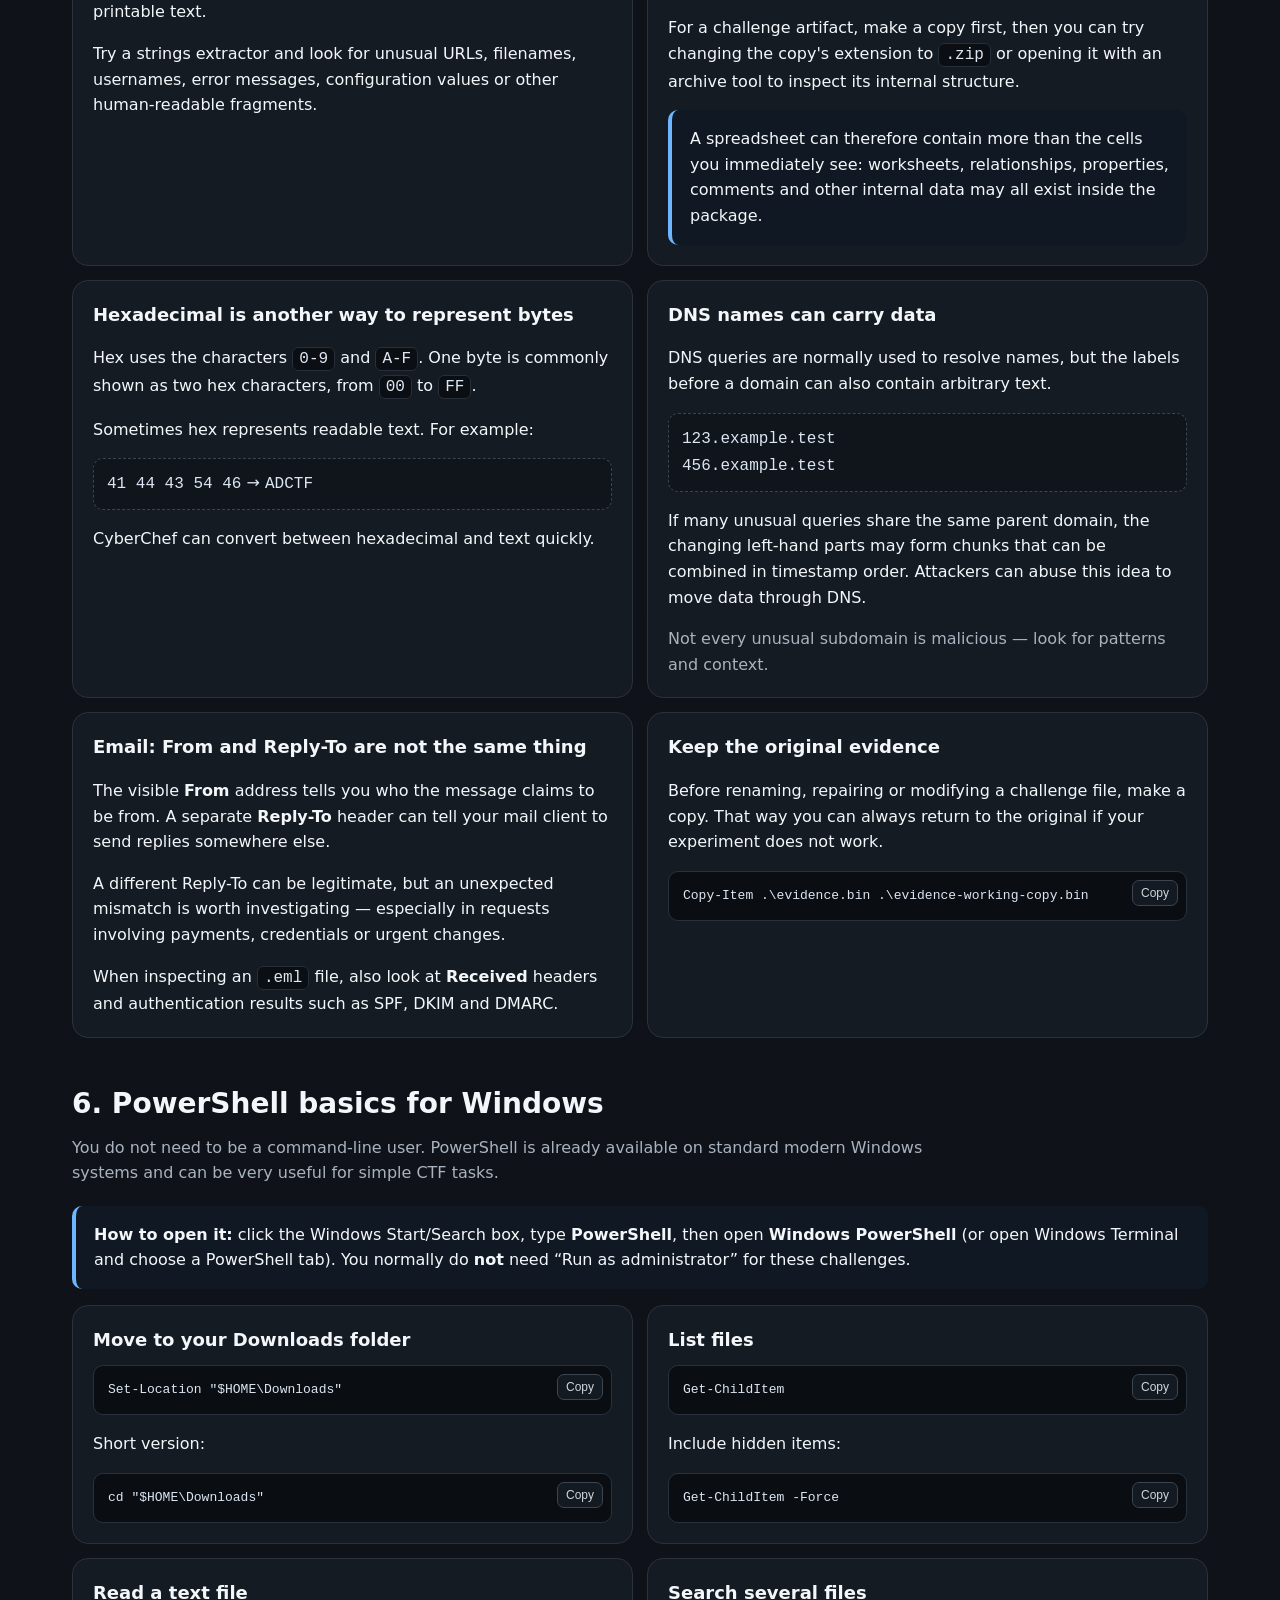
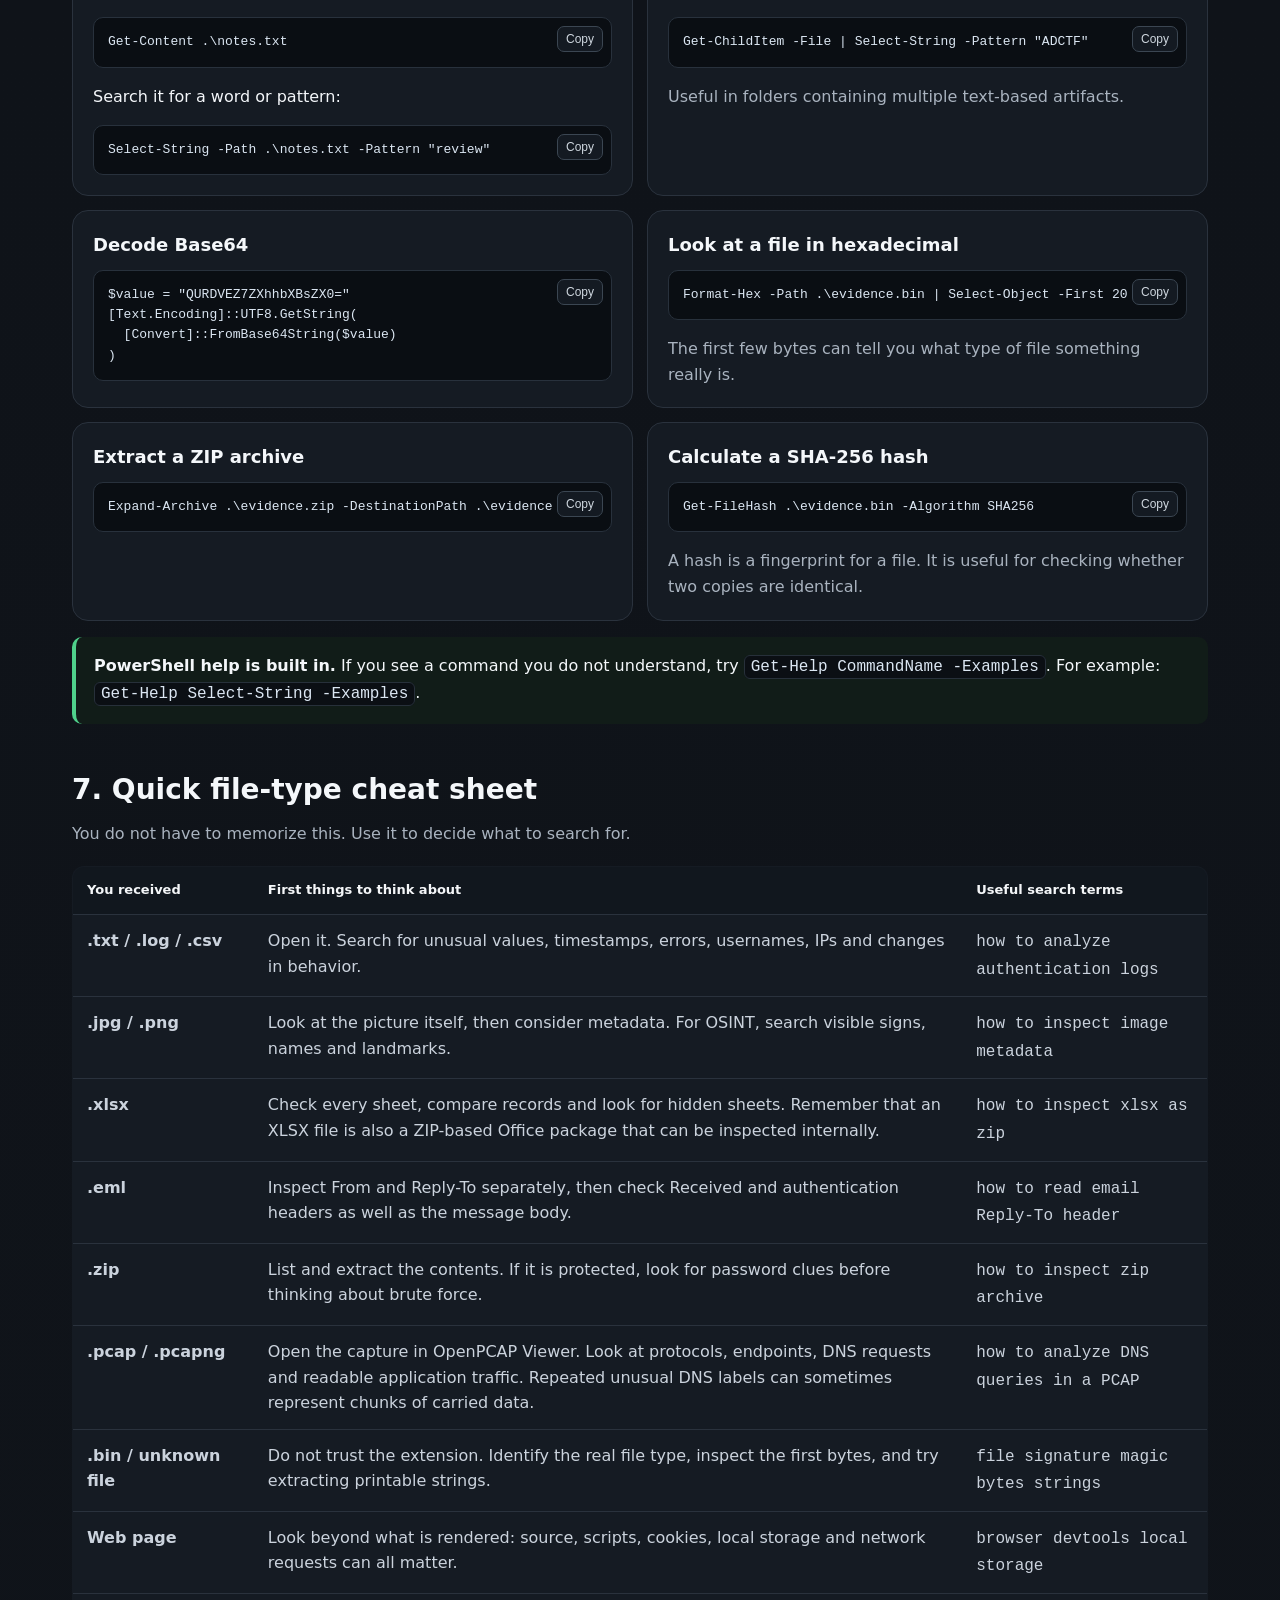
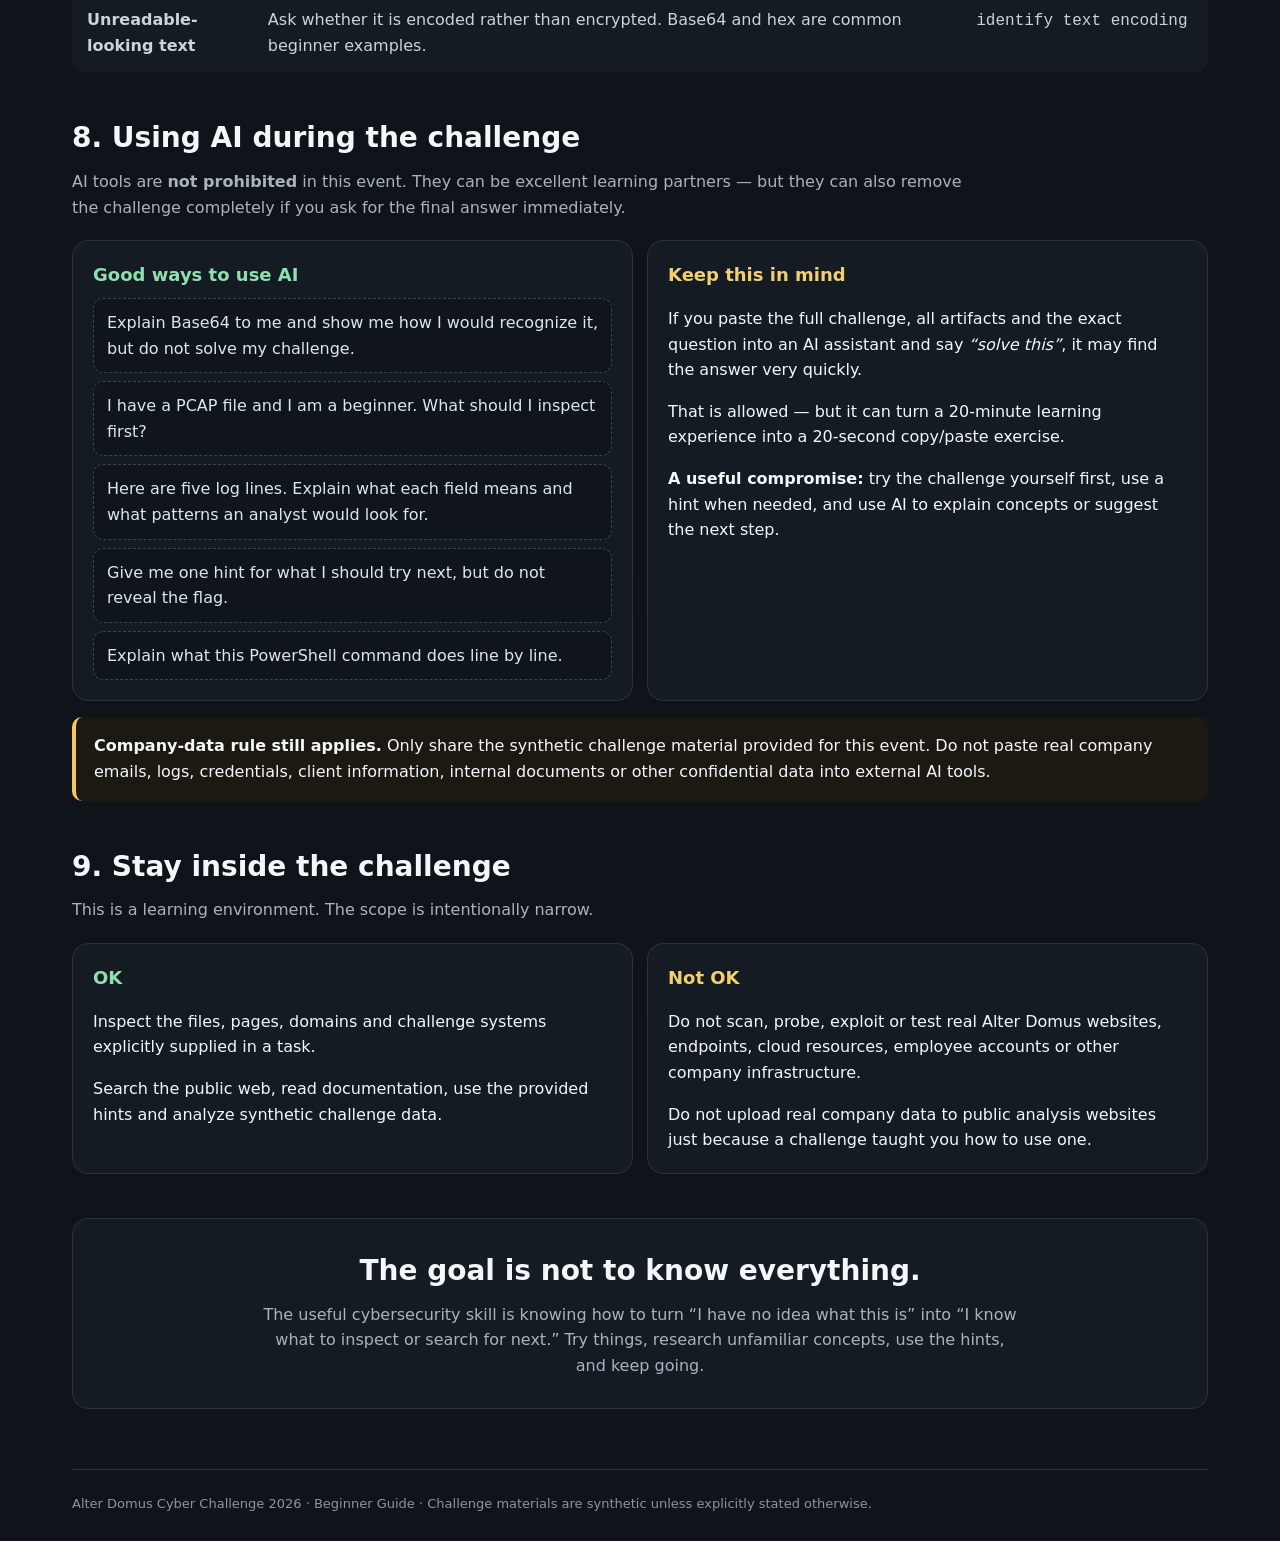
==== commit 060c6a93: "Expand beginner guide with file analysis and investigation tips" ====
--- a/docs/beginner-guide/index.html
+++ b/docs/beginner-guide/index.html
@@ -97,6 +97,7 @@
         <a href="#approach">How to solve</a>
         <a href="#stuck">When stuck</a>
         <a href="#tools">Online tools</a>
+        <a href="#file-tricks">File tricks</a>
         <a href="#powershell">PowerShell</a>
         <a href="#files">File cheat sheet</a>
         <a href="#ai">AI usage</a>
@@ -239,6 +240,26 @@
         </div>
 
         <div class="card tool">
+          <div class="tool-icon">FT</div>
+          <div>
+            <h3>Filestash — Identify File Type</h3>
+            <p>Useful when a filename or extension may be misleading. It can help identify what a challenge file actually is based on its contents rather than only its name.</p>
+            <span class="pill">Browser</span><span class="pill">File type</span><span class="pill">Beginner friendly</span><br><br>
+            <a href="https://filestash.app/tools/identify-filetype.html" target="_blank" rel="noopener">Open File Type Identifier ↗</a>
+          </div>
+        </div>
+
+        <div class="card tool">
+          <div class="tool-icon">S</div>
+          <div>
+            <h3>dCode — Strings Extractor</h3>
+            <p>Binary files can still contain readable text. A strings extractor pulls out printable fragments that may reveal filenames, messages, URLs, debug values or other useful clues.</p>
+            <span class="pill">Browser</span><span class="pill">Strings</span><span class="pill">Binary analysis</span><br><br>
+            <a href="https://www.dcode.fr/strings-extractor" target="_blank" rel="noopener">Open Strings Extractor ↗</a>
+          </div>
+        </div>
+
+        <div class="card tool">
           <div class="tool-icon">P</div>
           <div>
             <h3>OpenPCAP Viewer</h3>
@@ -274,8 +295,77 @@
       </div>
     </section>
 
+    <section id="file-tricks">
+      <h2>5. File tricks worth knowing</h2>
+      <p class="section-intro">
+        These ideas come up often in beginner CTFs. You do not need to memorize them — just remember that they exist so you know what to search for.
+      </p>
+
+      <div class="grid">
+        <div class="card">
+          <h3>Show real file extensions in Windows</h3>
+          <p>Windows may hide extensions such as <code class="inline">.zip</code>, <code class="inline">.jpg</code> or <code class="inline">.xlsx</code>. In File Explorer use:</p>
+          <div class="query"><strong>View → Show → File name extensions</strong></div>
+          <p>Once extensions are visible, you can rename a file normally with <kbd>F2</kbd> or <strong>Right-click → Rename</strong>.</p>
+          <div class="callout yellow" style="margin-bottom:0">
+            <strong>Renaming does not convert a file.</strong> It is useful only when you have already discovered that the file's real format is different from its current extension.
+          </div>
+        </div>
+
+        <div class="card">
+          <h3>Do not blindly trust the filename</h3>
+          <p>A file called <code class="inline">report.pdf</code> is not necessarily a PDF. File formats usually have recognizable structures or starting bytes, often called <strong>file signatures</strong> or <strong>magic bytes</strong>.</p>
+          <p>Try the Filestash file-type identifier or inspect the beginning of the file with HexEd.it / <code class="inline">Format-Hex</code>.</p>
+        </div>
+
+        <div class="card">
+          <h3>Readable strings can hide inside binary files</h3>
+          <p>An application cache, executable or unknown <code class="inline">.bin</code> file may look unreadable when opened normally but still contain printable text.</p>
+          <p>Try a strings extractor and look for unusual URLs, filenames, usernames, error messages, configuration values or other human-readable fragments.</p>
+        </div>
+
+        <div class="card">
+          <h3>Office files can be archives</h3>
+          <p>Modern Office formats such as <code class="inline">.xlsx</code>, <code class="inline">.docx</code> and <code class="inline">.pptx</code> are ZIP-based packages containing XML and other files.</p>
+          <p>For a challenge artifact, make a copy first, then you can try changing the copy's extension to <code class="inline">.zip</code> or opening it with an archive tool to inspect its internal structure.</p>
+          <div class="callout blue" style="margin-bottom:0">
+            A spreadsheet can therefore contain more than the cells you immediately see: worksheets, relationships, properties, comments and other internal data may all exist inside the package.
+          </div>
+        </div>
+
+        <div class="card">
+          <h3>Hexadecimal is another way to represent bytes</h3>
+          <p>Hex uses the characters <code class="inline">0-9</code> and <code class="inline">A-F</code>. One byte is commonly shown as two hex characters, from <code class="inline">00</code> to <code class="inline">FF</code>.</p>
+          <p>Sometimes hex represents readable text. For example:</p>
+          <div class="query"><code>41 44 43 54 46</code> → <code>ADCTF</code></div>
+          <p>CyberChef can convert between hexadecimal and text quickly.</p>
+        </div>
+
+        <div class="card">
+          <h3>DNS names can carry data</h3>
+          <p>DNS queries are normally used to resolve names, but the labels before a domain can also contain arbitrary text.</p>
+          <div class="query"><code>123.example.test</code><br><code>456.example.test</code></div>
+          <p>If many unusual queries share the same parent domain, the changing left-hand parts may form chunks that can be combined in timestamp order. Attackers can abuse this idea to move data through DNS.</p>
+          <p style="color:var(--muted)">Not every unusual subdomain is malicious — look for patterns and context.</p>
+        </div>
+
+        <div class="card">
+          <h3>Email: From and Reply-To are not the same thing</h3>
+          <p>The visible <strong>From</strong> address tells you who the message claims to be from. A separate <strong>Reply-To</strong> header can tell your mail client to send replies somewhere else.</p>
+          <p>A different Reply-To can be legitimate, but an unexpected mismatch is worth investigating — especially in requests involving payments, credentials or urgent changes.</p>
+          <p>When inspecting an <code class="inline">.eml</code> file, also look at <strong>Received</strong> headers and authentication results such as SPF, DKIM and DMARC.</p>
+        </div>
+
+        <div class="card">
+          <h3>Keep the original evidence</h3>
+          <p>Before renaming, repairing or modifying a challenge file, make a copy. That way you can always return to the original if your experiment does not work.</p>
+          <div class="cmd"><button class="copy">Copy</button><pre>Copy-Item .\evidence.bin .\evidence-working-copy.bin</pre></div>
+        </div>
+      </div>
+    </section>
+
     <section id="powershell">
-      <h2>5. PowerShell basics for Windows</h2>
+      <h2>6. PowerShell basics for Windows</h2>
       <p class="section-intro">
         You do not need to be a command-line user. PowerShell is already available on standard modern Windows systems and can be very useful for simple CTF tasks.
       </p>
@@ -348,18 +438,18 @@
     </section>
 
     <section id="files">
-      <h2>6. Quick file-type cheat sheet</h2>
+      <h2>7. Quick file-type cheat sheet</h2>
       <p class="section-intro">You do not have to memorize this. Use it to decide what to search for.</p>
       <table>
         <thead><tr><th>You received</th><th>First things to think about</th><th>Useful search terms</th></tr></thead>
         <tbody>
           <tr><td><strong>.txt / .log / .csv</strong></td><td>Open it. Search for unusual values, timestamps, errors, usernames, IPs and changes in behavior.</td><td><code>how to analyze authentication logs</code></td></tr>
           <tr><td><strong>.jpg / .png</strong></td><td>Look at the picture itself, then consider metadata. For OSINT, search visible signs, names and landmarks.</td><td><code>how to inspect image metadata</code></td></tr>
-          <tr><td><strong>.xlsx</strong></td><td>Check every sheet, compare records, look for hidden sheets. Remember that modern Office files contain structured data internally.</td><td><code>how to unhide Excel worksheet</code></td></tr>
-          <tr><td><strong>.eml</strong></td><td>Inspect sender, Reply-To, Received and authentication headers as well as the message body.</td><td><code>how to read email headers</code></td></tr>
+          <tr><td><strong>.xlsx</strong></td><td>Check every sheet, compare records and look for hidden sheets. Remember that an XLSX file is also a ZIP-based Office package that can be inspected internally.</td><td><code>how to inspect xlsx as zip</code></td></tr>
+          <tr><td><strong>.eml</strong></td><td>Inspect From and Reply-To separately, then check Received and authentication headers as well as the message body.</td><td><code>how to read email Reply-To header</code></td></tr>
           <tr><td><strong>.zip</strong></td><td>List and extract the contents. If it is protected, look for password clues before thinking about brute force.</td><td><code>how to inspect zip archive</code></td></tr>
-          <tr><td><strong>.pcap / .pcapng</strong></td><td>Open the capture in OpenPCAP Viewer. Look at protocols, endpoints, DNS requests and readable application traffic, then inspect interesting conversations or requests.</td><td><code>how to analyze a PCAP file</code></td></tr>
-          <tr><td><strong>.bin / unknown file</strong></td><td>Do not trust the extension. Inspect the first bytes and search for the file signature (“magic bytes”).</td><td><code>file signature magic bytes</code></td></tr>
+          <tr><td><strong>.pcap / .pcapng</strong></td><td>Open the capture in OpenPCAP Viewer. Look at protocols, endpoints, DNS requests and readable application traffic. Repeated unusual DNS labels can sometimes represent chunks of carried data.</td><td><code>how to analyze DNS queries in a PCAP</code></td></tr>
+          <tr><td><strong>.bin / unknown file</strong></td><td>Do not trust the extension. Identify the real file type, inspect the first bytes, and try extracting printable strings.</td><td><code>file signature magic bytes strings</code></td></tr>
           <tr><td><strong>Web page</strong></td><td>Look beyond what is rendered: source, scripts, cookies, local storage and network requests can all matter.</td><td><code>browser devtools local storage</code></td></tr>
           <tr><td><strong>Unreadable-looking text</strong></td><td>Ask whether it is encoded rather than encrypted. Base64 and hex are common beginner examples.</td><td><code>identify text encoding</code></td></tr>
         </tbody>
@@ -367,7 +457,7 @@
     </section>
 
     <section id="ai">
-      <h2>7. Using AI during the challenge</h2>
+      <h2>8. Using AI during the challenge</h2>
       <p class="section-intro">
         AI tools are <strong>not prohibited</strong> in this event. They can be excellent learning partners — but they can also remove the challenge completely if you ask for the final answer immediately.
       </p>
@@ -397,7 +487,7 @@
     </section>
 
     <section id="safety">
-      <h2>8. Stay inside the challenge</h2>
+      <h2>9. Stay inside the challenge</h2>
       <p class="section-intro">This is a learning environment. The scope is intentionally narrow.</p>
       <div class="grid">
         <div class="card">
